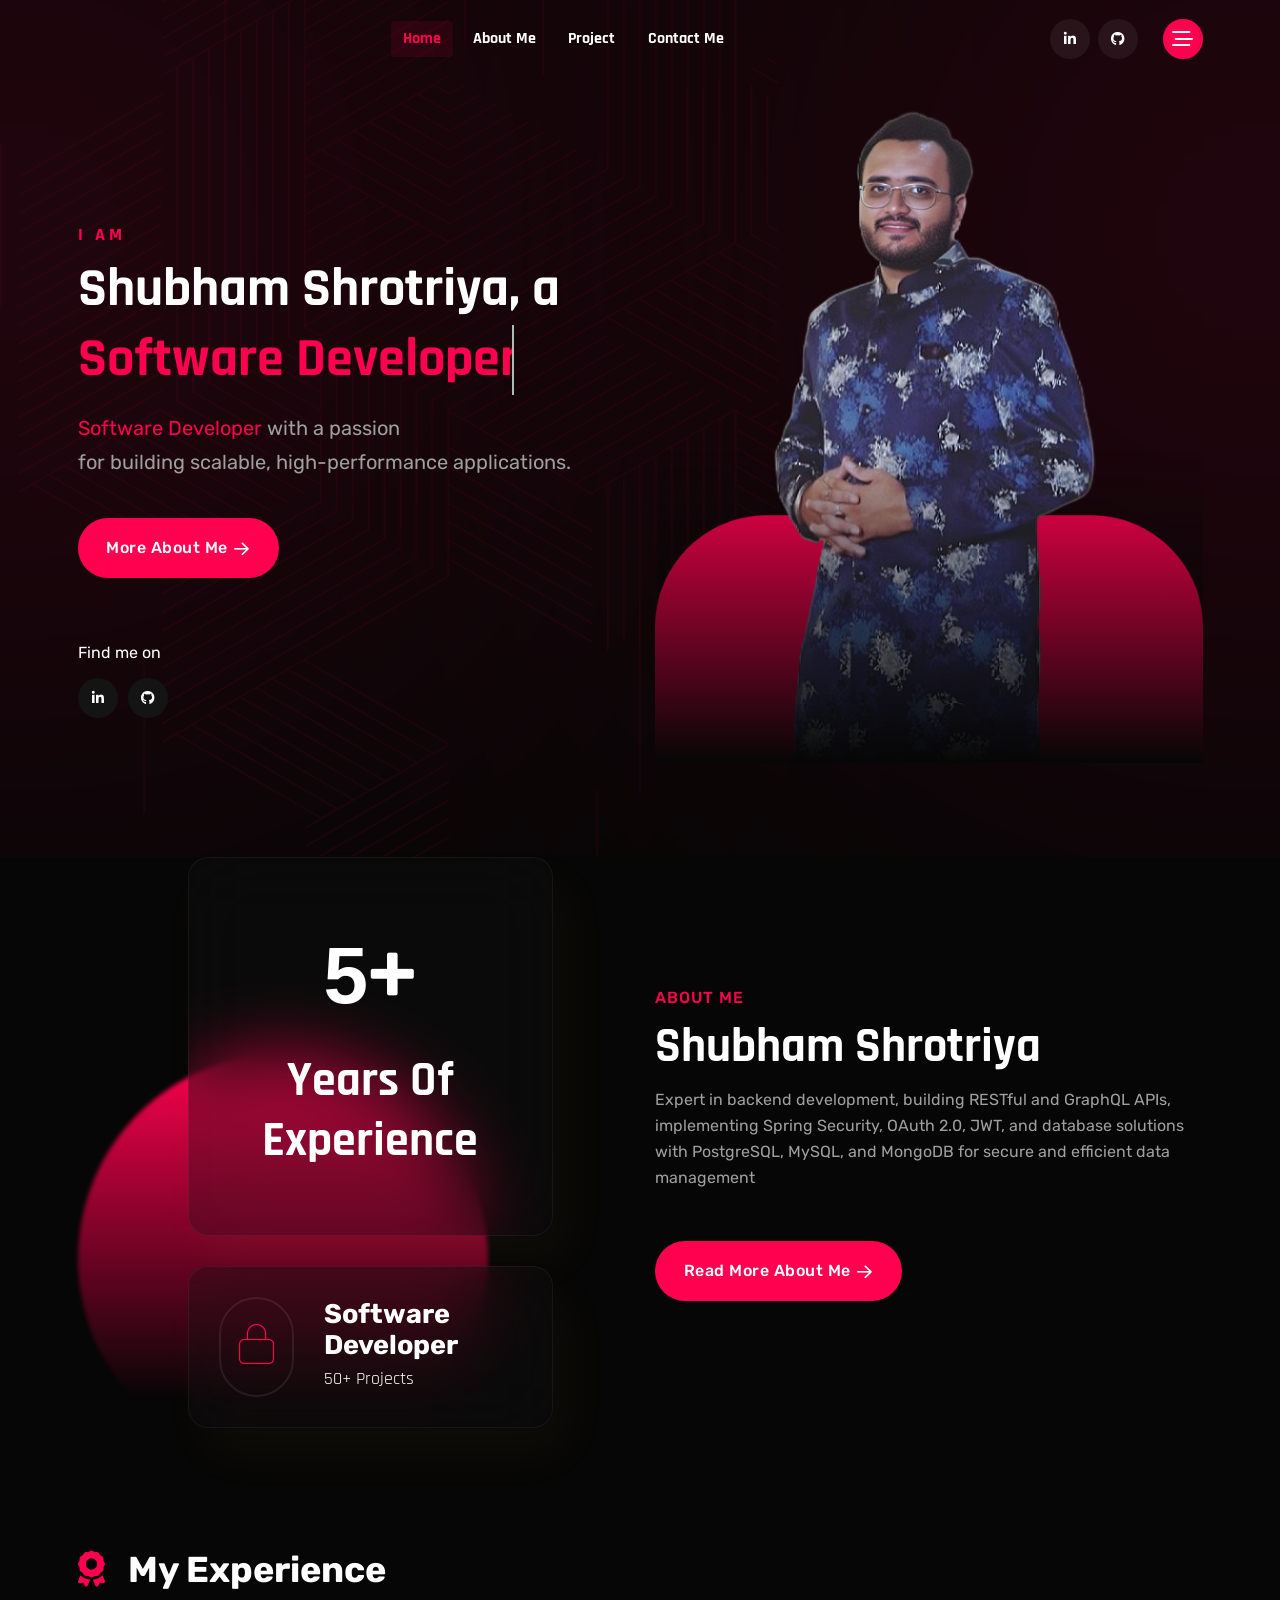
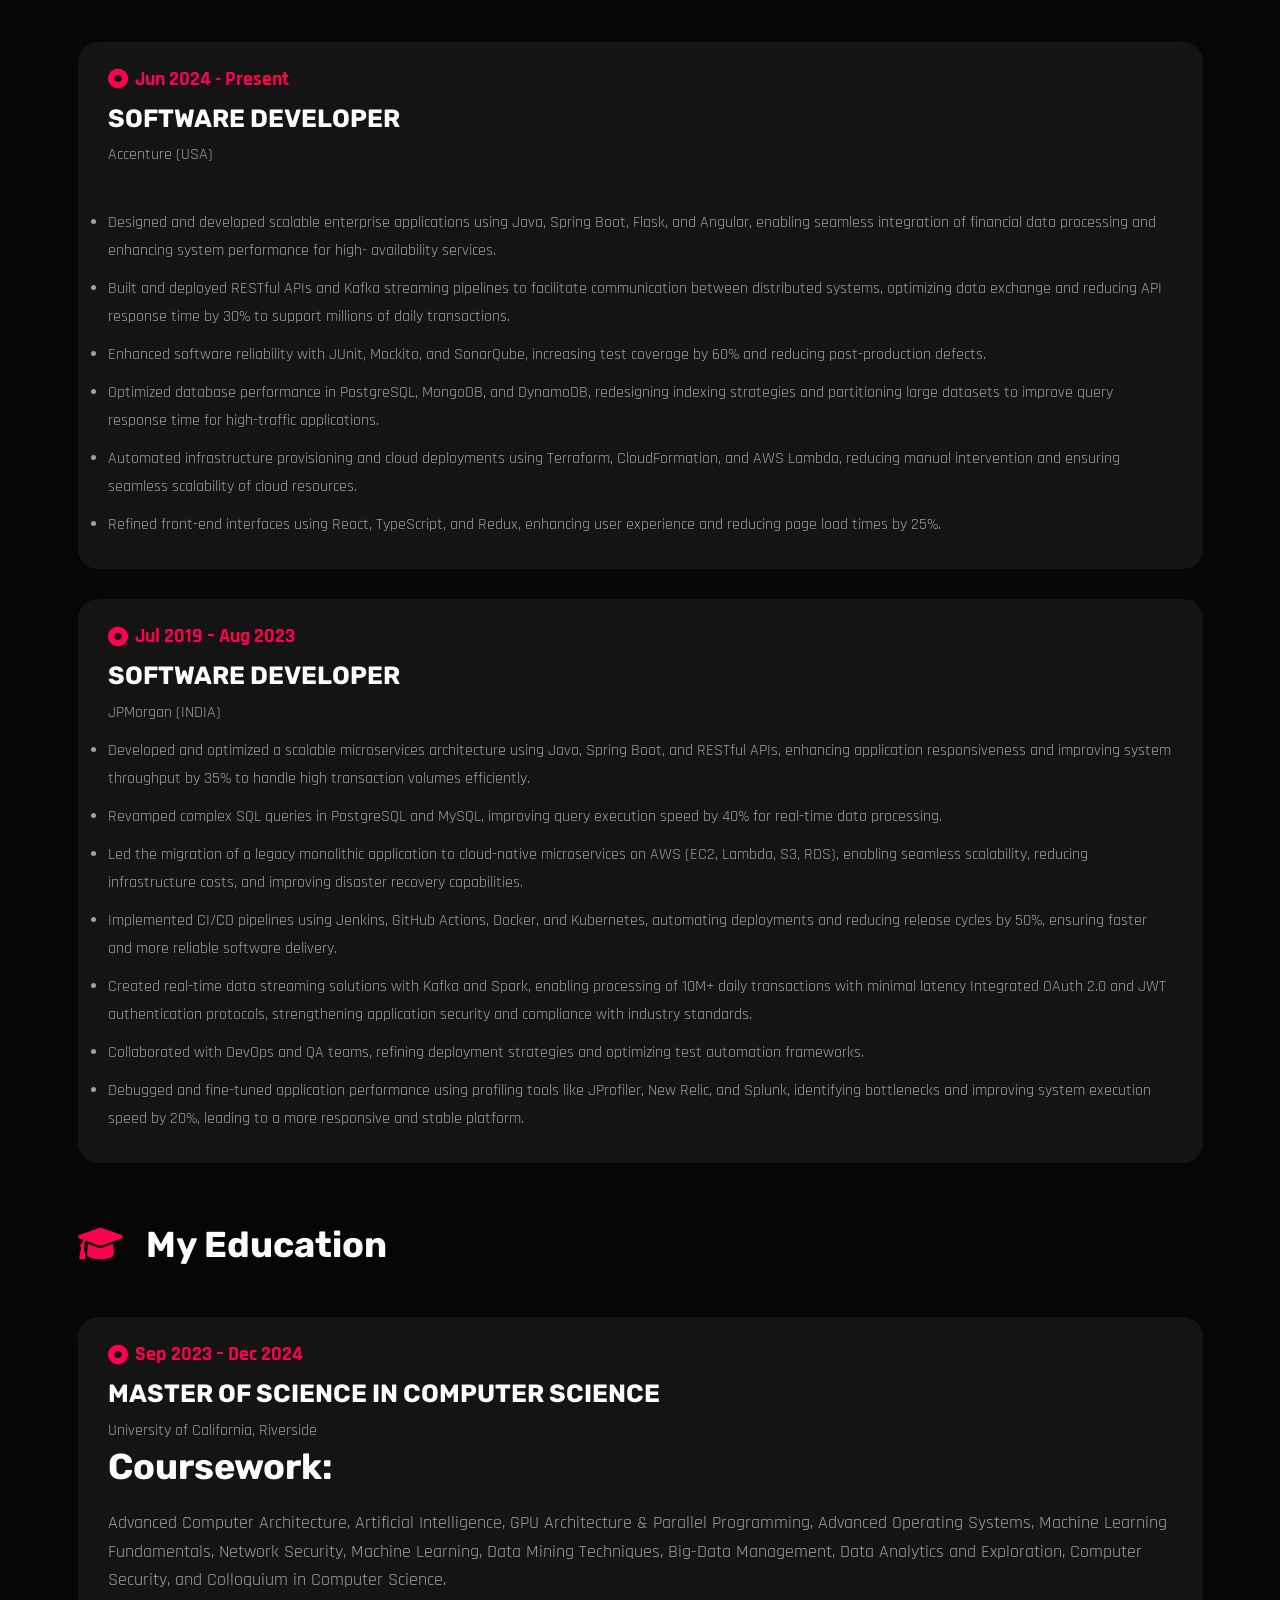
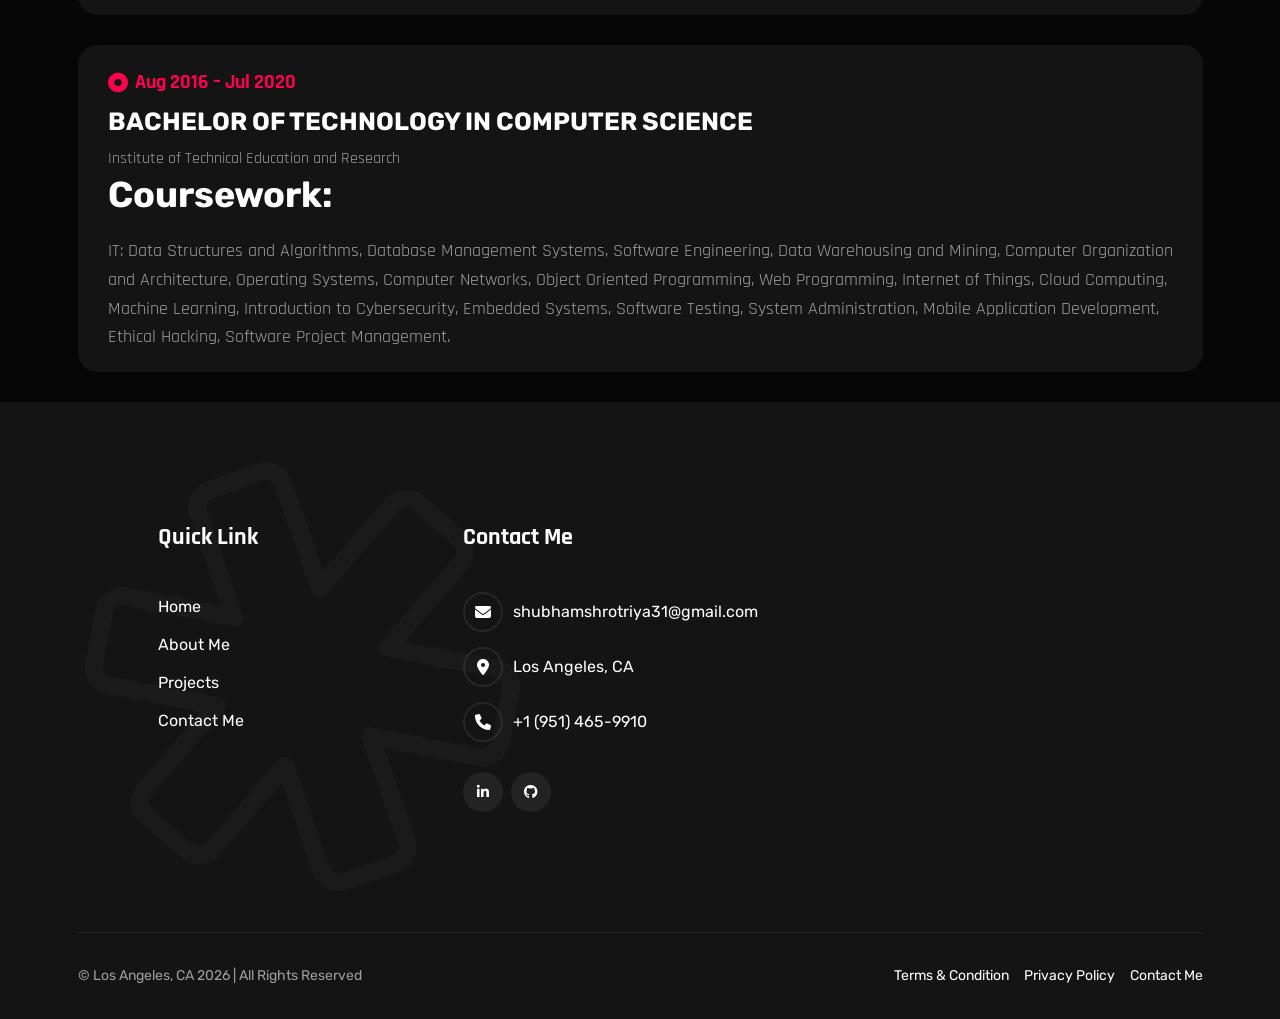
==== index.html @ bcfb99e4 "Update index.html" ====
<!DOCTYPE html>
<html lang="en">

<head>
    <meta charset="UTF-8">
    <meta http-equiv="X-UA-Compatible" content="IE=edge">
    <meta name="viewport" content="width=device-width, initial-scale=1.0">
    <meta name="description"
        content="Reeni is a modern personal portfolio template for designers, developers, content writer, cleaner, programmer, fashion designer, model, Influencer and freelancers. Fully responsive, SEO-friendly, Bootstrap and easy to customize.">
    <link rel="shortcut icon" type="image/x-icon" href="assets/images/favicon.svg">
    <title> Shubham Shrotriya | Software Developer - Portfolio </title>
    <!-- Bootstrap min css -->
    <link rel="stylesheet" href="assets/css/vendor/fontawesome.css">
    <link rel="stylesheet" href="assets/css/plugins/swiper.css">
    <link rel="stylesheet" href="assets/css/plugins/odometer.css">
    <link rel="stylesheet" href="assets/css/vendor/animate.min.css">
    <link rel="stylesheet" href="assets/css/vendor/bootstrap.min.css">
    <!-- custom css -->
    <link rel="stylesheet" href="assets/css/style.css">
    <link rel="stylesheet" href="assets/css/style1.css">
</head>

<body>

    <!-- tpm-header-area start -->
    <header class="tmp-header-area-start header-one header--sticky header--transparent">
        <div class="container">
            <div class="row">
                <div class="col-lg-12">
                    <div class="header-content">
                        <div class="logo">
                            <a href="index.html">
                                <!-- <img class="logo-dark" src="assets/images/logo/white-logo-reeni.png" alt="Reeni - Personal Portfolio HTML Template for developers and freelancers">
                                <img class="logo-white" src="assets/images/logo/logo-white.png" alt="Reeni - Personal Portfolio HTML Template for developers and freelancers"> -->
                            </a>
                        </div>
                        <nav class="tmp-mainmenu-nav d-none d-xl-block">
                            <ul class="tmp-mainmenu">
                                <li>
                                    <a href="index.html">Home
                                    </a>
                                    <!-- <ul class="submenu">
            <li><a href="index.html">Home 01</a></li>
            <li><a href="index.html">Home 02</a></li>
            <li><a href="index-03.html">Home 03</a></li>
            <li><a href="index-04.html">Home 04</a></li>
            <li><a href="index-05.html">Home 05</a></li>
            <li><a href="index-06.html">Home 06</a></li>
            <li><a href="index-07.html">Home 07</a></li>
            <li><a href="index-08.html">Home 08</a></li>
            <li><a href="index-09.html">Home 09</a></li>
            <li><a href="index-10.html">Home 10</a></li>
            <li><a href="index-11.html">Home 11</a></li>
            <li><a href="index-12.html">Home 12</a></li>
            <li><a href="index-13.html">Home 13</a></li>
        </ul> -->
                                </li>
                                <li>
                                    <a href="about.html">About Me</a>
                                </li>



                                <!-- <li class="has-dropdown">
                                    <a href="#">Services
                                        <i class="fa-regular fa-chevron-down"></i>
                                    </a>
                                    <ul class="submenu">
                                        <li><a href="service.html">Service</a></li>
                                        <li><a href="service-details.html">Service Details</a></li>
                                    </ul>
                                </li> -->




                                <!-- <li class="has-dropdown">
                                    <a href="#">Blog
                                        <i class="fa-regular fa-chevron-down"></i>
                                    </a>
                                    <ul class="submenu">
                                        <li><a href="blog.html">Blog Classic</a></li>
                                        <li><a href="blog-details.html">Blog Details</a></li>
                                    </ul>
                                </li> -->




                                <li class="has-dropdown">
                                    <a href="project.html">Project
                                    </a>



                                    <!-- <ul class="submenu">
                                        <li><a href="project.html">Project</a></li>
                                        <li><a href="project-details.html">Project Details</a></li>
                                    </ul> -->







                                </li>
                                <li>
                                    <a href="contact.html">Contact Me</a>
                                </li>
                            </ul>

                        </nav>
                        <div class="tmp-header-right">
                            <div class="social-share-wrapper d-none d-md-block">
                                <div class="social-link">
                                    <a href="https://www.linkedin.com/in/shubhamshrotriya/"><i class="fa-brands fa-linkedin-in"></i></a>
                                    <a href="https://github.com/shubhamshrotriya16427"><i class="fa-brands fa-github"></i></i></a>
                                </div>
                            </div>
                            <div class="actions-area">
                                <div class="tmp-side-collups-area d-none d-xl-block">
                                    <button class="tmp-menu-bars tmp_button_active"><i
                                            class="fa-regular fa-bars-staggered"></i></button>
                                </div>
                                <div class="tmp-side-collups-area d-block d-xl-none">
                                    <button class="tmp-menu-bars humberger_menu_active"><i
                                            class="fa-regular fa-bars-staggered"></i></button>
                                </div>
                            </div>
                        </div>
                    </div>
                </div>
            </div>
        </div>
    </header>
    <!-- tpm-header-area end -->

    <div class="d-none d-xl-block">
        <div class="tmp-sidebar-area tmp_side_bar">
            <div class="inner">

                <div class="content-wrapper">
                    <div class="image-area-feature">
                        <a href="index.html">
                            <img src="assets/images/logo/man.png" alt="personal-logo">
                        </a>
                    </div>
                    <h5 class="title mt--30">Software Developer with around 5 years of experience in designing,
                        developing, and optimizing scalable applications.</h5>
                    <p class="disc">I am Shubham Shrotriya, a Software Developer & Full-Stack Developer with a passion
                        for
                        building scalable, high-performance applications. With a Master’s in Computer Science from
                        UC Riverside, I specialize in backend development, cloud computing, and AI-driven
                        solutions.
                    </p>
                    <div class="short-contact-area">
                        <!-- single contact information -->
                        <div class="single-contact">
                            <i class="fa-solid fa-phone"></i>
                            <div class="information tmp-link-animation">
                                <span>Call Now</span>
                                <a href="#" class="number">+1 (951) 465-9910 </a>
                            </div>
                        </div>
                        <!-- single contact information end -->

                        <!-- single contact information -->
                        <div class="single-contact">
                            <i class="fa-solid fa-envelope"></i>
                            <div class="information tmp-link-animation">
                                <span>Mail Us</span>
                                <a href="#" class="number">shubhamshrotriya31@gmail.com</a>
                            </div>
                        </div>
                        <!-- single contact information end -->

                        <!-- single contact information -->
                        <div class="single-contact">
                            <i class="fa-solid fa-location-crosshairs"></i>
                            <div class="information tmp-link-animation">
                                <span>My Address</span>
                                <span class="number">Los Angeles, CA

                                </span>
                            </div>
                        </div>
                        <!-- single contact information end -->
                    </div>
                    <!-- social area start -->
                    <div class="social-wrapper mt--20">
                        <span class="subtitle">Find me on</span>
                        <div class="social-link">

                            <a href="https://www.linkedin.com/in/shubhamshrotriya/"><i class="fa-brands fa-linkedin-in"></i></a>
                            <a href="https://github.com/shubhamshrotriya16427"><i class="fa-brands fa-github"></i></a>
                        </div>
                    </div>
                    <!-- social area end -->
                </div>
            </div>
        </div>
        <a class="overlay_close_side_menu close_side_menu_active" href="javascript:void(0);"></a>
    </div>

    <div class="d-block d-xl-none">
        <div class="tmp-popup-mobile-menu">
            <div class="inner">
                <div class="header-top">
                    <div class="close-menu">
                        <button class="close-button tmp-round-action-btn">
                            <i class="fa-sharp fa-light fa-xmark"></i>
                        </button>
                    </div>
                </div>
                <ul class="tmp-mainmenu">
                    <li>
                        <a href="index.html">Home
                        </a>
                    </li>
                    <li>
                        <a href="about.html">About Me</a>
                    </li>

                    <li>
                        <a href="project.html">Project</a>
                    </li>
                    <li>
                        <a href="contact.html">Contact Me</a>
                    </li>
                </ul>


                <div class="social-wrapper mt--40">
                    <span class="subtitle">Find me on</span>
                    <div class="social-link">

                        <a href="https://www.linkedin.com/in/shubhamshrotriya/"><i class="fa-brands fa-linkedin-in"></i></a>

                        <a href="https://github.com/shubhamshrotriya16427"><i class="fa-brands fa-github"></i></a>
                    </div>
                </div>
                <!-- social area end -->



            </div>
        </div>
    </div>


    <!-- tmp banner area start -->
    <div class="rpp-banner-two-area">
        <div class="container">
            <div class="banner-two-main-wrapper">
                <div class="row align-items-center">
                    <div class="col-lg-6 order-lg-2">
                        <div class="banner-right-content">
                            <div class="main-img">
                                <img class="tmp-scroll-trigger tmp-zoom-in animation-order-1" src="assets/images/banner/banner-user-image-two.png" alt="banner-img">
                               
                                <div class="benner-two-bg-red-img">
                                    <img src="assets/images/banner/banner-user-image-two-red-bg.png" alt="red-img">
                                </div>
                               
                            </div>
                        </div>
                    </div>
                    <div class="col-lg-6 order-lg-1 mt--100">
                        <div class="inner">
                            <span class="sub-title tmp-scroll-trigger tmp-fade-in animation-order-1">I am</span>
                            <h1 class="title tmp-scroll-trigger tmp-fade-in animation-order-2">
                                Shubham Shrotriya, a<br>
                                <span class="header-caption">
                                    <span class="cd-headline clip is-full-width">
                                        <span class="cd-words-wrapper">
                                            <b class="is-visible theme-gradient">Software Developer</b>
                                            <!-- <b class="is-hidden theme-gradient">Web Developer</b> -->
                                            <!-- <b class="is-hidden theme-gradient">UI/UX Designer</b> -->
                                            <!-- <b class="is-hidden theme-gradient">Stylish Model</b>
                                            <b class="is-hidden theme-gradient">Content Writer</b> -->
                                        </span>
                                    </span>
                                </span>
                            </h1>
                            <p class="disc tmp-scroll-trigger tmp-title-split tmp-fade-in animation-order-3">
                                <span>Software Developer </span>with a passion <br>for
                                building scalable, high-performance applications.
                                <!-- <span>web
                                    developer </span> -->
                            </p>
                            <div class="button-area-banner-two tmp-scroll-trigger tmp-fade-in animation-order-4">

                                <a class="tmp-btn hover-icon-reverse radius-round" href="about.html">
                                    <span class="icon-reverse-wrapper">
                                        <span class="btn-text">More About Me</span>
                                        <span class="btn-icon"><i class="fa-sharp fa-regular fa-arrow-right"></i></span>
                                        <span class="btn-icon"><i class="fa-sharp fa-regular fa-arrow-right"></i></span>
                                    </span>
                                </a>
                            </div>
                            <div class="find-me-on tmp-scroll-trigger tmp-fade-in animation-order-5">
                                <h2 class="find-me-on-title">Find me on</h2>
                                <div class="social-link banner">

                                    <a href="https://www.linkedin.com/in/shubhamshrotriya/"><i class="fa-brands fa-linkedin-in"></i></a>
                                    <a href="https://github.com/shubhamshrotriya16427"><i class="fa-brands fa-github"></i></a>

                                </div>
                            </div>
                        </div>
                    </div>

                </div>
            </div>
        </div>
        <div class="banner-shape-two">
            <img src="assets/images/banner/banner-shape-two.png" alt="">
        </div>
    </div>
    <!-- tmp banner area end -->



    
















    <!-- tmp text para start -->








    <!-- <div class="about-content-area">
        <div class="container tmp-section-gap">
            <div class="text-para-doc-wrap">
                <h2 class="text-para-documents tmp-scroll-trigger tmp-fade-in tmp-title-split-2 animation-order-1">A personal
                    <span>portfolio</span> is a collection of your work, that is aa
                    go achievements, and skills that highlights <span>web design</span> in your is abilities and
                    professional growth. It serves as A personal to a portfolio in <span>since 2009</span> a collection
                    of
                    your work
                </h2>
                <div class="right-bg-text-para">
                    <img src="assets/images/banner/right-bg-text-para-doc.png" alt="">
                </div>
                <div class="left-bg-text-para">
                    <img src="assets/images/banner/left-bg-text-para-doc.png" alt="">
                </div>
            </div>
        </div>
    </div> -->


















    <!-- tmp text para end -->

    <!-- tmp About Me Start -->
    <section class="about-us-area">
        <div class="container">
            <div class="row align-items-center">
                <div class="col-lg-6">
                    <div class="about-us-left-content-wrap bg-vactor-one">
                        <div class="years-of-experience-card tmp-scroll-trigger tmp-fade-in animation-order-1">
                            <h2 class="counter card-title"><span class="odometer" data-count="5">0</span>+
                            </h2>
                            <p class="card-para">years of experience</p>
                        </div>
                        <div class="design-card tmp-scroll-trigger tmp-fade-in animation-order-2">
                            <div class="design-card-img">
                                <div class="icon"><i class="fa-sharp fa-thin fa-lock"></i></div>
                            </div>
                            <div class="card-info">
                                <h3 class="card-title">Software Developer</h3>
                                <p class="card-para">50+ Projects</p>
                            </div>
                        </div>
                    </div>
                </div>
                <div class="col-lg-6">
                    <div class="about-us-right-content-wrap">
                        <div class="section-head text-align-left mb--50">
                            <div class="section-sub-title tmp-scroll-trigger tmp-fade-in animation-order-1">
                                <span class="subtitle">About Me</span>
                            </div>
                            <h2 class="title split-collab tmp-scroll-trigger tmp-fade-in animation-order-2">Shubham Shrotriya <br> </h2>
                            <p class="description tmp-scroll-trigger tmp-fade-in animation-order-3">Expert in backend
                                development, building RESTful and GraphQL APIs, implementing Spring Security, OAuth 2.0,
                                JWT, and
                                database solutions with PostgreSQL, MySQL, and MongoDB for secure and efficient data
                                management</p>
                        </div>



                        <!-- <div class="about-us-section-card row g-5">

                            <div class="col-lg-6 col-md-6 col-sm-6 col-12">
                                <div class="about-us-card tmponhover tmp-scroll-trigger tmp-fade-in animation-order-4">
                                    <div class="card-head">
                                        <div class="logo-img">
                                            <img src="assets/images/about/logo-1.svg" alt="logo">
                                        </div>
                                        <h3 class="card-title">Business Solutions</h3>
                                    </div>
                                    <p class="card-para">Each one showcases my approach and dedication to detail,
                                        creativity
                                    </p>
                                </div>
                            </div>

                            <div class="col-lg-6 col-md-6 col-sm-6 col-12">
                                <div class="about-us-card tmponhover tmp-scroll-trigger tmp-fade-in animation-order-5">
                                    <div class="card-head">
                                        <div class="logo-img">
                                            <img src="assets/images/about/logo-2.svg" alt="logo">
                                        </div>
                                        <h3 class="card-title">Profit Partners</h3>
                                    </div>
                                    <p class="card-para">Business consulting consul us to a provide expert advice
                                        businesses
                                    </p>
                                </div>
                            </div>

                        </div> -->


                        <div class="about-btn mt--40 tmp-scroll-trigger tmp-fade-in animation-order-6">
                            <a class="tmp-btn hover-icon-reverse radius-round" href="about.html">
                                <span class="icon-reverse-wrapper">
                                    <span class="btn-text">Read More About Me</span>
                                    <span class="btn-icon"><i class="fa-sharp fa-regular fa-arrow-right"></i></span>
                                    <span class="btn-icon"><i class="fa-sharp fa-regular fa-arrow-right"></i></span>
                                </span>
                            </a>
                        </div>
                    </div>
                </div>
            </div>
        </div>
    </section>
    <!-- tmp About Me end -->


    <section class="resume-section tmp-section-gapTop" id="resume-section">
        <div class="container">
            <div class="row">
                <div>
                    <div class="section-header mb--50 tmp-scroll-trigger tmp-fade-in animation-order-1">
                        <h2 class="section-title"><i class="fa-regular fa-award"></i> My Experience</h2>
                    </div>

                    <div class="resume-widget">
                        <div class="resume-single tmp-scroll-trigger tmp-fade-in animation-order-1">
                            <div class="time"><i class="fa-duotone fa-solid fa-circle-dot fa-fade mr--15"></i> Jun 2024
                                -
                                Present</div>
                            <h3 class="resume-title">Software Developer </h3>
                            <div class="institute">Accenture (USA)</div>
                            <p>
                            <ul class="data-list">
                                <li>Designed and developed scalable enterprise applications using Java,
                                    Spring Boot, Flask, and Angular, enabling seamless integration of financial
                                    data processing and enhancing system performance for high-
                                    availability services.</li>

                                <li>Built and deployed RESTful APIs and Kafka streaming pipelines to facilitate communication between
                                    distributed systems, optimizing data exchange and reducing API
                                    response time by 30% to support millions of daily transactions.</li>

                                <li>Enhanced software reliability with JUnit, Mockito, and SonarQube,
                                    increasing test coverage by 60% and reducing post-production
                                    defects. </li>

                                <li>Optimized database performance in PostgreSQL, MongoDB, and
                                    DynamoDB, redesigning indexing strategies and partitioning large
                                    datasets to improve query response time for high-traffic applications.</li>

                                <li>Automated infrastructure provisioning and cloud deployments using
                                    Terraform, CloudFormation, and AWS Lambda, reducing manual
                                    intervention and ensuring seamless scalability of cloud resources.</li>

                                <li>Refined front-end interfaces using React, TypeScript, and Redux,
                                    enhancing user experience and reducing page load times by 25%. </li>
                            </ul>
                            </p>
                        </div>
                        <div class="resume-single tmp-scroll-trigger tmp-fade-in animation-order-2">
                            <div class="time"><i class="fa-duotone fa-solid fa-circle-dot fa-fade mr--15"></i> Jul 2019
                                – Aug 2023</div>
                            <h3 class="resume-title">Software Developer</h3>
                            <div class="institute">JPMorgan (INDIA)</div>
                            <ul class="data-list">
                                <li>Developed and optimized a scalable microservices architecture using
                                    Java, Spring Boot, and RESTful APIs, enhancing application
                                    responsiveness and improving system throughput by 35% to handle
                                    high transaction volumes efficiently.</li>

                                <li>Revamped complex SQL queries in PostgreSQL and MySQL, improving
                                    query execution speed by 40% for real-time data processing. </li>

                                <li>Led the migration of a legacy monolithic application to cloud-native
                                    microservices on AWS (EC2, Lambda, S3, RDS), enabling seamless
                                    scalability, reducing infrastructure costs, and improving disaster
                                    recovery capabilities.</li>

                                <li>Implemented CI/CD pipelines using Jenkins, GitHub Actions, Docker,
                                    and Kubernetes, automating deployments and reducing release cycles
                                    by 50%, ensuring faster and more reliable software delivery.</li>

                                <li> Created real-time data streaming solutions with Kafka and Spark,
                                    enabling processing of 10M+ daily transactions with minimal latency
                                    Integrated OAuth 2.0 and JWT authentication protocols, strengthening
                                    application security and compliance with industry standards. </li>

                                <li>Collaborated with DevOps and QA teams, refining deployment
                                    strategies and optimizing test automation frameworks. </li>

                                <li>Debugged and fine-tuned application performance using profiling tools
                                    like JProfiler, New Relic, and Splunk, identifying bottlenecks and
                                    improving system execution speed by 20%, leading to a more
                                    responsive and stable platform.</li>
                            </ul>
                        </div>


                        <!-- <div class="resume-single tmp-scroll-trigger tmp-fade-in animation-order-3">
                            <div class="time"><i class="fa-duotone fa-solid fa-circle-dot fa-fade mr--15"></i> 2020 -
                                2022</div>
                            <h3 class="resume-title">UI Designer</h3>
                            <div class="institute">Tech Design Company</div>
                        </div>
                        <div class="resume-single mb--0 tmp-scroll-trigger tmp-fade-in animation-order-4">
                            <div class="time"><i class="fa-duotone fa-solid fa-circle-dot fa-fade mr--15"></i> 2016 -
                                2019</div>
                            <h3 class="resume-title">Intern UI/UX Designer</h3>
                            <div class="institute">USA Web Company</div>
                        </div> -->



                    </div>
                </div>

                <div>
                    <div class="section-header mb--50 tmp-scroll-trigger tmp-fade-in animation-order-1">
                        <h2 class="section-title"> <i class="fa-regular fa-graduation-cap"></i> My Education</h2>
                    </div>

                    <div class="resume-widget">
                        <div class="resume-single tmp-scroll-trigger tmp-fade-in animation-order-1">
                            <div class="time"><i class="fa-duotone fa-solid fa-circle-dot fa-fade mr--15"></i> Sep 2023
                                – Dec 2024</div>
                            <h3 class="resume-title">Master of Science in Computer Science</h3>
                            <div class="institute">University of California, Riverside</div>
                            <h2>Coursework:</h2>
                            <p> Advanced Computer Architecture, Artificial Intelligence, GPU
                                Architecture & Parallel Programming, Advanced Operating
                                Systems, Machine Learning Fundamentals, Network Security,
                                Machine Learning, Data Mining Techniques, Big-Data
                                Management, Data

                                Analytics and Exploration, Computer Security, and Colloquium in
                                Computer Science.</p>
                        </div>
                        <div class="resume-single tmp-scroll-trigger tmp-fade-in animation-order-2">
                            <div class="time"><i class="fa-duotone fa-solid fa-circle-dot fa-fade mr--15"></i> Aug 2016
                                – Jul 2020</div>
                            <h3 class="resume-title">Bachelor of Technology in Computer Science</h3>
                            <div class="institute">Institute of Technical Education and Research</div>
                            <h2>Coursework:</h2>
                            <p> IT: Data Structures and Algorithms, Database Management Systems, Software

                                Engineering, Data Warehousing and Mining, Computer Organization and

                                Architecture, Operating Systems, Computer Networks, Object Oriented

                                Programming, Web Programming, Internet of Things, Cloud Computing,

                                Machine Learning, Introduction to Cybersecurity, Embedded Systems, Software

                                Testing, System Administration, Mobile Application Development, Ethical

                                Hacking, Software Project Management.

                            </p>
                        </div>
                        <!-- <div class="resume-single tmp-scroll-trigger tmp-fade-in animation-order-3">
                            <div class="time"><i class="fa-duotone fa-solid fa-circle-dot fa-fade mr--15"></i> 2012 -
                                2015</div>
                            <h3 class="resume-title">Web design course</h3>
                            <div class="institute">University of California</div>
                        </div>
                        <div class="resume-single mb--0 tmp-scroll-trigger tmp-fade-in animation-order-4">
                            <div class="time"><i class="fa-duotone fa-solid fa-circle-dot fa-fade mr--15"></i> 2010 -
                                2011</div>
                            <h3 class="resume-title">Design &amp; Technology</h3>
                            <div class="institute">Parsons, The New School</div>
                        </div> -->
                    </div>
                </div>
            </div>
        </div>
    </section>

    <!-- tmp skill area start -->

    <!-- Start Single Progress Charts -->






 

    <!-- <div class="skillandprofiencies">
        <h1>TECHNICAL SKILLS</h1>
        <ul>

            <li> <span class="text-deco">Programming Languages & Frameworks:</span> C++, Java, Python, JavaScript,
                React, Node.Js, Spring Boot,
                Express.Js, Angular.Js, Django</li>
            <li> <span class="text-deco">Database Management:</span> SQL, MongoDB, PostgreSQL, MySQL <br></li>
            <li> <span class="text-deco">Cloud Platforms & DevOps:</span> AWS, Azure, Docker, Kubernetes<br></li>
            <li> <span class="text-deco"> Frontend & UI/UX Development:</span> HTML5, CSS3, Bootstrap,Tailwind<br></li>
            <li> <span class="text-deco"> Development & Integration:</span> RESTful APIs, GraphQL<br></li>
            <li> <span class="text-deco">Version Control Systems:</span> Git, GitHub, GitLab<br></li>
            <li> <span class="text-deco">Software Testing & Debugging:</span> JUnit, Jest, Mocha<br></li>
            <li> <span class="text-deco">Agile & Project Management:</span> JIRA, Trello, Scrum, Kanban Performance
                Optimization: Algorithm efficiency,
                Data structures</li>

        </ul>
    </div> -->



    <!-- End Single Progress Charts -->


   <!-- Start Footer Area  -->
   <footer class="footer-area footer-style-one-wrapper  tmp-section-gap">
    <div class="container">
        <div class="footer-main footer-style-one">
            <div class="row g-5">
           
                <div class="col-lg-4 col-md-6">
                    <div class="single-footer-wrapper quick-link-wrap">
                        <h5 class="ft-title">Quick Link</h5>
                        <ul class="ft-link tmp-link-animation">
                            <li>
                                <a href="index.html">Home</a>
                            </li>
                            <li>
                                <a href="about.html">About Me</a>
                            </li>
                            <li>
                                <a href="project.html">Projects</a>
                            </li>
                            <li>
                                <a href="contact.html">Contact Me</a>
                            </li>
                        </ul>
                    </div>
                </div>
                <div class="col-lg-3 col-md-6">
                    <div class="single-footer-wrapper contact-wrap">
                        <h5 class="ft-title">Contact Me </h5>
                        <ul class="ft-link tmp-link-animation">
                            <li><span class="ft-icon"><i class="fa-solid fa-envelope"></i></span><a href="#">shubhamshrotriya31@gmail.com</a></li>
                            <li><span class="ft-icon"><i class="fa-solid fa-location-dot"></i></span>Los Angeles, CA</li>
                            <li><span class="ft-icon"><i class="fa-solid fa-phone"></i></span><a href="#">+1 (951) 465-9910 </a></li>
                        </ul>
                        <div class="social-link footer">
                           
                            <a href="https://www.linkedin.com/in/shubhamshrotriya/"><i class="fa-brands fa-linkedin-in"></i></a>
                            <a href="https://github.com/shubhamshrotriya16427"><i class="fa-brands fa-github"></i></a>
                        </div>
                    </div>
                </div>
            </div>
        </div>
    </div>
    <div class="footer-bg-img">
        <img src="assets/images/footer/footer-bg-img.png" alt="footer-img">
    </div>
</footer>
<div class="copyright-area-one">
    <div class="container">
        <div class="row">
            <div class="col-lg-12">
                <div class="main-wrapper">
                    <p class="copy-right-para">© Los Angeles, CA <script>
                            document.write(new Date().getFullYear())
                        </script> | All Rights Reserved</p>
                    <ul>
                        <li><a href="#">Terms & Condition</a></li>
                        <li><a href="#">Privacy Policy</a></li>
                        <li><a href="#">Contact Me</a></li>
                    </ul>
                </div>
            </div>
        </div>
    </div>
</div>
<!-- End Footer Area  -->
    <!-- End Footer Area  -->


    <!-- ready chatting option via email -->

    <!-- ready chatting option via email end -->
    <!-- progress area start -->
    <div class="scrollToTop" style="display: block;">
        <div class="arrowUp">
            <i class="fa-light fa-arrow-up"></i>
        </div>
        <div class="water" style="transform: translate(0px, 87%);">
            <svg viewBox="0 0 560 20" class="water_wave water_wave_back">
                <use xlink:href="#wave"></use>
            </svg>
            <svg viewBox="0 0 560 20" class="water_wave water_wave_front">
                <use xlink:href="#wave"></use>
            </svg>
            <svg version="1.1" xmlns="http://www.w3.org/2000/svg" xmlns:xlink="http://www.w3.org/1999/xlink"
                viewBox="0 0 560 20" style="display: none;">
                <symbol id="wave">
                    <path
                        d="M420,20c21.5-0.4,38.8-2.5,51.1-4.5c13.4-2.2,26.5-5.2,27.3-5.4C514,6.5,518,4.7,528.5,2.7c7.1-1.3,17.9-2.8,31.5-2.7c0,0,0,0,0,0v20H420z"
                        fill="#FF014F"></path>
                    <path
                        d="M420,20c-21.5-0.4-38.8-2.5-51.1-4.5c-13.4-2.2-26.5-5.2-27.3-5.4C326,6.5,322,4.7,311.5,2.7C304.3,1.4,293.6-0.1,280,0c0,0,0,0,0,0v20H420z"
                        fill="#FF014F"></path>
                    <path
                        d="M140,20c21.5-0.4,38.8-2.5,51.1-4.5c13.4-2.2,26.5-5.2,27.3-5.4C234,6.5,238,4.7,248.5,2.7c7.1-1.3,17.9-2.8,31.5-2.7c0,0,0,0,0,0v20H140z"
                        fill="#FF014F"></path>
                    <path
                        d="M140,20c-21.5-0.4-38.8-2.5-51.1-4.5c-13.4-2.2-26.5-5.2-27.3-5.4C46,6.5,42,4.7,31.5,2.7C24.3,1.4,13.6-0.1,0,0c0,0,0,0,0,0l0,20H140z"
                        fill="#FF014F"></path>
                </symbol>
            </svg>

        </div>
    </div>
    <!-- progress area end -->
    <!-- <div class="tmp-right-demo">
    <button class="demo-button">
        <p class="mb--0">48</p>
        <span class="text">Demos</span>
    </button>
</div> -->




    <div class="demo-modal-area">
        <div class="wrapper">
            <div class="tmp-modal-inner">
                <div class="close-icon">
                    <button class="demo-close-btn"><span><i class="fa-sharp fa-light fa-xmark"></i></span></button>
                </div>
                <div class="demo-top text-center">
                    <h4 class="title">Reeni</h4>
                    <p class="subtitle">A personal portfolio website is your digital resume—a place to showcase your
                        work,
                        skills, and achievements.</p>
                </div>
                <ul class="popuptab-area nav nav-tabs" id="popuptab" role="tablist">
                    <li class="nav-item">
                        <a class="nav-link active demo-dark" id="demodark-tab" data-bs-toggle="tab" href="#demodark"
                            role="tab" aria-controls="demodark" aria-selected="true">Dark Demo</a>
                    </li>
                    <li class="nav-item">
                        <a class="nav-link demo-light" id="demolight-tab" data-bs-toggle="tab" href="#demolight"
                            role="tab" aria-controls="demolight" aria-selected="false">Light Demo</a>
                    </li>
                </ul>
                <div class="tab-content" id="popuptabContent">
                    <div class="tab-pane show active" id="demodark" role="tabpanel" aria-labelledby="demodark-tab">
                        <div class="content">
                            <div class="row">

                                <!-- Start Single Content  -->
                                <div class="col-lg-4 col-md-6 col-12">
                                    <div class="single-demo">
                                        <div class="inner">
                                            <div class="thumbnail">
                                                <a href="index.html">
                                                    <img class="w-100" src="assets/images/demo/home-1.png"
                                                        alt="Personal Portfolio">
                                                    <span class="overlay-content">
                                                        <span class="overlay-text">View Demo <i
                                                                class="feather-external-link"></i></span>
                                                    </span>
                                                </a>
                                            </div>
                                            <div class="inner">
                                                <h3 class="title"><a href="index.html">Main Demo</a></h3>
                                            </div>
                                        </div>
                                    </div>
                                </div>
                                <!-- End Single Content  -->

                                <!-- Start Single Content  -->
                                <div class="col-lg-4 col-md-6 col-12">
                                    <div class="single-demo">
                                        <div class="inner">
                                            <div class="thumbnail">
                                                <a href="index.html">
                                                    <img class="w-100" src="assets/images/demo/home-2.png"
                                                        alt="Personal Portfolio">
                                                    <span class="overlay-content">
                                                        <span class="overlay-text">View Demo <i
                                                                class="feather-external-link"></i></span>
                                                    </span>
                                                </a>
                                            </div>
                                            <div class="inner">
                                                <h3 class="title"><a href="index.html">Demo 02</a></h3>
                                            </div>
                                        </div>
                                    </div>
                                </div>
                                <!-- End Single Content  -->

                                <!-- Start Single Content  -->
                                <div class="col-lg-4 col-md-6 col-12">
                                    <div class="single-demo">
                                        <div class="inner">
                                            <div class="thumbnail">
                                                <a href="index-03.html">
                                                    <img class="w-100" src="assets/images/demo/home-3.png"
                                                        alt="Personal Portfolio">
                                                    <span class="overlay-content">
                                                        <span class="overlay-text">View Demo <i
                                                                class="feather-external-link"></i></span>
                                                    </span>
                                                </a>
                                            </div>
                                            <div class="inner">
                                                <h3 class="title"><a href="index-03.html">Demo 03</a></h3>
                                            </div>
                                        </div>
                                    </div>
                                </div>
                                <!-- End Single Content  -->

                                <!-- Start Single Content  -->
                                <div class="col-lg-4 col-md-6 col-12">
                                    <div class="single-demo">
                                        <div class="inner">
                                            <div class="thumbnail">
                                                <a href="index-04.html">
                                                    <img class="w-100" src="assets/images/demo/home-4.png"
                                                        alt="Personal Portfolio">
                                                    <span class="overlay-content">
                                                        <span class="overlay-text">View Demo <i
                                                                class="feather-external-link"></i></span>
                                                    </span>
                                                </a>
                                            </div>
                                            <div class="inner">
                                                <h3 class="title"><a href="index-04.html">Demo 04</a></h3>
                                            </div>
                                        </div>
                                    </div>
                                </div>
                                <!-- End Single Content  -->

                                <!-- Start Single Content  -->
                                <div class="col-lg-4 col-md-6 col-12">
                                    <div class="single-demo">
                                        <div class="inner">
                                            <div class="thumbnail">
                                                <a href="index-05.html">
                                                    <img class="w-100" src="assets/images/demo/home-5.png"
                                                        alt="Personal Portfolio">
                                                    <span class="overlay-content">
                                                        <span class="overlay-text">View Demo <i
                                                                class="feather-external-link"></i></span>
                                                    </span>
                                                </a>
                                            </div>
                                            <div class="inner">
                                                <h3 class="title"><a href="index-05.html">Demo 05</a></h3>
                                            </div>
                                        </div>
                                    </div>
                                </div>
                                <!-- End Single Content  -->

                                <!-- Start Single Content  -->
                                <div class="col-lg-4 col-md-6 col-12">
                                    <div class="single-demo">
                                        <div class="inner">
                                            <div class="thumbnail">
                                                <a href="index-06.html">
                                                    <img class="w-100" src="assets/images/demo/home-6.png"
                                                        alt="Personal Portfolio">
                                                    <span class="overlay-content">
                                                        <span class="overlay-text">View Demo <i
                                                                class="feather-external-link"></i></span>
                                                    </span>
                                                </a>
                                            </div>
                                            <div class="inner">
                                                <h3 class="title"><a href="index-06.html">Demo 06</a></h3>
                                            </div>
                                        </div>
                                    </div>
                                </div>
                                <!-- End Single Content  -->

                                <!-- Start Single Content  -->
                                <div class="col-lg-4 col-md-6 col-12">
                                    <div class="single-demo">
                                        <div class="inner">
                                            <div class="thumbnail">
                                                <a href="index-07.html">
                                                    <img class="w-100" src="assets/images/demo/home-7.png"
                                                        alt="Personal Portfolio">
                                                    <span class="overlay-content">
                                                        <span class="overlay-text">View Demo <i
                                                                class="feather-external-link"></i></span>
                                                    </span>
                                                </a>
                                            </div>
                                            <div class="inner">
                                                <h3 class="title"><a href="index-07.html">Demo 07</a></h3>
                                            </div>
                                        </div>
                                    </div>
                                </div>
                                <!-- End Single Content  -->

                                <!-- Start Single Content  -->
                                <div class="col-lg-4 col-md-6 col-12">
                                    <div class="single-demo">
                                        <div class="inner">
                                            <div class="thumbnail">
                                                <a href="index-08.html">
                                                    <img class="w-100" src="assets/images/demo/home-8.png"
                                                        alt="Personal Portfolio">
                                                    <span class="overlay-content">
                                                        <span class="overlay-text">View Demo <i
                                                                class="feather-external-link"></i></span>
                                                    </span>
                                                </a>
                                            </div>
                                            <div class="inner">
                                                <h3 class="title"><a href="index-08.html">Demo 08</a></h3>
                                            </div>
                                        </div>
                                    </div>
                                </div>
                                <!-- End Single Content  -->

                                <!-- Start Single Content  -->
                                <div class="col-lg-4 col-md-6 col-12">
                                    <div class="single-demo">
                                        <div class="inner">
                                            <div class="thumbnail">
                                                <a href="index-09.html">
                                                    <img class="w-100" src="assets/images/demo/home-9.png"
                                                        alt="Personal Portfolio">
                                                    <span class="overlay-content">
                                                        <span class="overlay-text">View Demo <i
                                                                class="feather-external-link"></i></span>
                                                    </span>
                                                </a>
                                            </div>
                                            <div class="inner">
                                                <h3 class="title"><a href="index-09.html">Demo 09</a></h3>
                                            </div>
                                        </div>
                                    </div>
                                </div>
                                <!-- End Single Content  -->

                                <!-- Start Single Content  -->
                                <div class="col-lg-4 col-md-6 col-12">
                                    <div class="single-demo">
                                        <div class="inner">
                                            <div class="thumbnail">
                                                <a href="index-10.html">
                                                    <img class="w-100" src="assets/images/demo/home-10.png"
                                                        alt="Personal Portfolio">
                                                    <span class="overlay-content">
                                                        <span class="overlay-text">View Demo <i
                                                                class="feather-external-link"></i></span>
                                                    </span>
                                                </a>
                                            </div>
                                            <div class="inner">
                                                <h3 class="title"><a href="index-10.html">Demo 10</a></h3>
                                            </div>
                                        </div>
                                    </div>
                                </div>
                                <!-- End Single Content  -->

                                <!-- Start Single Content  -->
                                <div class="col-lg-4 col-md-6 col-12">
                                    <div class="single-demo">
                                        <div class="inner">
                                            <div class="thumbnail">
                                                <a href="index-11.html">
                                                    <img class="w-100" src="assets/images/demo/home-11.png"
                                                        alt="Personal Portfolio">
                                                    <span class="overlay-content">
                                                        <span class="overlay-text">View Demo <i
                                                                class="feather-external-link"></i></span>
                                                    </span>
                                                </a>
                                            </div>
                                            <div class="inner">
                                                <h3 class="title"><a href="index-11.html">Demo 11</a></h3>
                                            </div>
                                        </div>
                                    </div>
                                </div>
                                <!-- End Single Content  -->

                                <!-- Start Single Content  -->
                                <div class="col-lg-4 col-md-6 col-12">
                                    <div class="single-demo">
                                        <div class="inner">
                                            <div class="thumbnail">
                                                <a href="index-12.html">
                                                    <img class="w-100" src="assets/images/demo/home-12.png"
                                                        alt="Personal Portfolio">
                                                    <span class="overlay-content">
                                                        <span class="overlay-text">View Demo <i
                                                                class="feather-external-link"></i></span>
                                                    </span>
                                                </a>
                                            </div>
                                            <div class="inner">
                                                <h3 class="title"><a href="index-12.html">Demo 12</a></h3>
                                            </div>
                                        </div>
                                    </div>
                                </div>
                                <!-- End Single Content  -->

                                <!-- Start Single Content  -->
                                <div class="col-lg-4 col-md-6 col-12">
                                    <div class="single-demo">
                                        <div class="inner">
                                            <div class="thumbnail">
                                                <a href="index-13.html">
                                                    <img class="w-100" src="assets/images/demo/home-13.png"
                                                        alt="Personal Portfolio">
                                                    <span class="overlay-content">
                                                        <span class="overlay-text">View Demo <i
                                                                class="feather-external-link"></i></span>
                                                    </span>
                                                </a>
                                            </div>
                                            <div class="inner">
                                                <h3 class="title"><a href="index-13.html">Demo 13</a></h3>
                                            </div>
                                        </div>
                                    </div>
                                </div>
                                <!-- End Single Content  -->

                                <!-- Start Single Content  -->
                                <div class="col-lg-4 col-md-6 col-12">
                                    <div class="single-demo">
                                        <div class="inner">
                                            <div class="thumbnail">
                                                <a href="index-14.html">
                                                    <img class="w-100" src="assets/images/demo/home-14.png"
                                                        alt="Personal Portfolio">
                                                    <span class="overlay-content">
                                                        <span class="overlay-text">View Demo <i
                                                                class="feather-external-link"></i></span>
                                                    </span>
                                                </a>
                                            </div>
                                            <div class="inner">
                                                <h3 class="title"><a href="index-14.html">Demo 14</a></h3>
                                            </div>
                                        </div>
                                    </div>
                                </div>
                                <!-- End Single Content  -->

                                <!-- Start Single Content  -->
                                <div class="col-lg-4 col-md-6 col-12">
                                    <div class="single-demo">
                                        <div class="inner">
                                            <div class="thumbnail">
                                                <a href="index-15.html">
                                                    <img class="w-100" src="assets/images/demo/home-15.png"
                                                        alt="Personal Portfolio">
                                                    <span class="overlay-content">
                                                        <span class="overlay-text">View Demo <i
                                                                class="feather-external-link"></i></span>
                                                    </span>
                                                </a>
                                            </div>
                                            <div class="inner">
                                                <h3 class="title"><a href="index-15.html">Demo 15</a></h3>
                                            </div>
                                        </div>
                                    </div>
                                </div>
                                <!-- End Single Content  -->
                                <!-- Start Single Content  -->
                                <div class="col-lg-4 col-md-6 col-12">
                                    <div class="single-demo">
                                        <div class="inner">
                                            <div class="thumbnail">
                                                <a href="index-16.html">
                                                    <img class="w-100" src="assets/images/demo/home-16.png"
                                                        alt="Personal Portfolio">
                                                    <span class="overlay-content">
                                                        <span class="overlay-text">View Demo <i
                                                                class="feather-external-link"></i></span>
                                                    </span>
                                                </a>
                                            </div>
                                            <div class="inner">
                                                <h3 class="title"><a href="index-16.html">Demo 16</a></h3>
                                            </div>
                                        </div>
                                    </div>
                                </div>
                                <!-- End Single Content  -->
                                <!-- Start Single Content  -->
                                <div class="col-lg-4 col-md-6 col-12">
                                    <div class="single-demo">
                                        <div class="inner">
                                            <div class="thumbnail">
                                                <a href="index-17.html">
                                                    <img class="w-100" src="assets/images/demo/home-17.png"
                                                        alt="Personal Portfolio">
                                                    <span class="overlay-content">
                                                        <span class="overlay-text">View Demo <i
                                                                class="feather-external-link"></i></span>
                                                    </span>
                                                </a>
                                            </div>
                                            <div class="inner">
                                                <h3 class="title"><a href="index-17.html">Demo 17</a></h3>
                                            </div>
                                        </div>
                                    </div>
                                </div>
                                <!-- End Single Content  -->
                                <!-- Start Single Content  -->
                                <div class="col-lg-4 col-md-6 col-12">
                                    <div class="single-demo">
                                        <div class="inner">
                                            <div class="thumbnail">
                                                <a href="index-18.html">
                                                    <img class="w-100" src="assets/images/demo/home-18.png"
                                                        alt="Personal Portfolio">
                                                    <span class="overlay-content">
                                                        <span class="overlay-text">View Demo <i
                                                                class="feather-external-link"></i></span>
                                                    </span>
                                                </a>
                                            </div>
                                            <div class="inner">
                                                <h3 class="title"><a href="index-18.html">Demo 18</a></h3>
                                            </div>
                                        </div>
                                    </div>
                                </div>
                                <!-- End Single Content  -->
                                <!-- Start Single Content  -->
                                <div class="col-lg-4 col-md-6 col-12">
                                    <div class="single-demo">
                                        <div class="inner">
                                            <div class="thumbnail">
                                                <a href="index-19.html">
                                                    <img class="w-100" src="assets/images/demo/home-19.png"
                                                        alt="Personal Portfolio">
                                                    <span class="overlay-content">
                                                        <span class="overlay-text">View Demo <i
                                                                class="feather-external-link"></i></span>
                                                    </span>
                                                </a>
                                            </div>
                                            <div class="inner">
                                                <h3 class="title"><a href="index-19.html">Demo 19</a></h3>
                                            </div>
                                        </div>
                                    </div>
                                </div>
                                <!-- End Single Content  -->
                                <!-- Start Single Content  -->
                                <div class="col-lg-4 col-md-6 col-12">
                                    <div class="single-demo">
                                        <div class="inner">
                                            <div class="thumbnail">
                                                <a href="index-20.html">
                                                    <img class="w-100" src="assets/images/demo/home-20.png"
                                                        alt="Personal Portfolio">
                                                    <span class="overlay-content">
                                                        <span class="overlay-text">View Demo <i
                                                                class="feather-external-link"></i></span>
                                                    </span>
                                                </a>
                                            </div>
                                            <div class="inner">
                                                <h3 class="title"><a href="index-20.html">Demo 20</a></h3>
                                            </div>
                                        </div>
                                    </div>
                                </div>
                                <!-- End Single Content  -->
                                <!-- Start Single Content  -->
                                <div class="col-lg-4 col-md-6 col-12">
                                    <div class="single-demo">
                                        <div class="inner">
                                            <div class="thumbnail">
                                                <a href="#">
                                                    <img class="w-100" src="assets/images/demo/coming-soon.png"
                                                        alt="Personal Portfolio">
                                                    <span class="overlay-content">
                                                        <span class="overlay-text">View Demo <i
                                                                class="feather-external-link"></i></span>
                                                    </span>
                                                </a>
                                            </div>
                                            <div class="inner">
                                                <h3 class="title"><a href="#">Demo 21</a></h3>
                                            </div>
                                        </div>
                                    </div>
                                </div>
                                <!-- End Single Content  -->



                            </div>
                        </div>
                    </div>


                    <div class="tab-pane" id="demolight" role="tabpanel" aria-labelledby="demolight-tab">
                        <div class="content">
                            <div class="row">

                                <!-- Start Single Content  -->
                                <div class="col-lg-4 col-md-6 col-12">
                                    <div class="single-demo">
                                        <div class="inner">
                                            <div class="thumbnail">
                                                <a href="index-white.html">
                                                    <img class="w-100" src="assets/images/demo/home-1-white.png"
                                                        alt="Personal Portfolio">
                                                    <span class="overlay-content">
                                                        <span class="overlay-text">View Demo <i
                                                                class="feather-external-link"></i></span>
                                                    </span>
                                                </a>
                                            </div>
                                            <div class="inner">
                                                <h3 class="title"><a href="index-white.html">Main Demo</a></h3>
                                            </div>
                                        </div>
                                    </div>
                                </div>
                                <!-- End Single Content  -->

                                <!-- Start Single Content  -->
                                <div class="col-lg-4 col-md-6 col-12">
                                    <div class="single-demo">
                                        <div class="inner">
                                            <div class="thumbnail">
                                                <a href="index-02-white.html">
                                                    <img class="w-100" src="assets/images/demo/home-2-white.png"
                                                        alt="Personal Portfolio">
                                                    <span class="overlay-content">
                                                        <span class="overlay-text">View Demo <i
                                                                class="feather-external-link"></i></span>
                                                    </span>
                                                </a>
                                            </div>
                                            <div class="inner">
                                                <h3 class="title"><a href="index-02-white.html">Demo 02</a></h3>
                                            </div>
                                        </div>
                                    </div>
                                </div>
                                <!-- End Single Content  -->

                                <!-- Start Single Content  -->
                                <div class="col-lg-4 col-md-6 col-12">
                                    <div class="single-demo">
                                        <div class="inner">
                                            <div class="thumbnail">
                                                <a href="index-03-white.html">
                                                    <img class="w-100" src="assets/images/demo/home-3-white.png"
                                                        alt="Personal Portfolio">
                                                    <span class="overlay-content">
                                                        <span class="overlay-text">View Demo <i
                                                                class="feather-external-link"></i></span>
                                                    </span>
                                                </a>
                                            </div>
                                            <div class="inner">
                                                <h3 class="title"><a href="index-03-white.html">Demo 03</a></h3>
                                            </div>
                                        </div>
                                    </div>
                                </div>
                                <!-- End Single Content  -->

                                <!-- Start Single Content  -->
                                <div class="col-lg-4 col-md-6 col-12">
                                    <div class="single-demo">
                                        <div class="inner">
                                            <div class="thumbnail">
                                                <a href="index-04-white.html">
                                                    <img class="w-100" src="assets/images/demo/home-4-white.png"
                                                        alt="Personal Portfolio">
                                                    <span class="overlay-content">
                                                        <span class="overlay-text">View Demo <i
                                                                class="feather-external-link"></i></span>
                                                    </span>
                                                </a>
                                            </div>
                                            <div class="inner">
                                                <h3 class="title"><a href="index-04-white.html">Demo 04</a></h3>
                                            </div>
                                        </div>
                                    </div>
                                </div>
                                <!-- End Single Content  -->

                                <!-- Start Single Content  -->
                                <div class="col-lg-4 col-md-6 col-12">
                                    <div class="single-demo">
                                        <div class="inner">
                                            <div class="thumbnail">
                                                <a href="index-05-white.html">
                                                    <img class="w-100" src="assets/images/demo/home-5-white.png"
                                                        alt="Personal Portfolio">
                                                    <span class="overlay-content">
                                                        <span class="overlay-text">View Demo <i
                                                                class="feather-external-link"></i></span>
                                                    </span>
                                                </a>
                                            </div>
                                            <div class="inner">
                                                <h3 class="title"><a href="index-05-white.html">Demo 05</a></h3>
                                            </div>
                                        </div>
                                    </div>
                                </div>
                                <!-- End Single Content  -->

                                <!-- Start Single Content  -->
                                <div class="col-lg-4 col-md-6 col-12">
                                    <div class="single-demo">
                                        <div class="inner">
                                            <div class="thumbnail">
                                                <a href="index-06-white.html">
                                                    <img class="w-100" src="assets/images/demo/home-6-white.png"
                                                        alt="Personal Portfolio">
                                                    <span class="overlay-content">
                                                        <span class="overlay-text">View Demo <i
                                                                class="feather-external-link"></i></span>
                                                    </span>
                                                </a>
                                            </div>
                                            <div class="inner">
                                                <h3 class="title"><a href="index-06-white.html">Demo 06</a></h3>
                                            </div>
                                        </div>
                                    </div>
                                </div>
                                <!-- End Single Content  -->

                                <!-- Start Single Content  -->
                                <div class="col-lg-4 col-md-6 col-12">
                                    <div class="single-demo">
                                        <div class="inner">
                                            <div class="thumbnail">
                                                <a href="index-07-white.html">
                                                    <img class="w-100" src="assets/images/demo/home-7-white.png"
                                                        alt="Personal Portfolio">
                                                    <span class="overlay-content">
                                                        <span class="overlay-text">View Demo <i
                                                                class="feather-external-link"></i></span>
                                                    </span>
                                                </a>
                                            </div>
                                            <div class="inner">
                                                <h3 class="title"><a href="index-07-white.html">Demo 07</a></h3>
                                            </div>
                                        </div>
                                    </div>
                                </div>
                                <!-- End Single Content  -->

                                <!-- Start Single Content  -->
                                <div class="col-lg-4 col-md-6 col-12">
                                    <div class="single-demo">
                                        <div class="inner">
                                            <div class="thumbnail">
                                                <a href="index-08-white.html">
                                                    <img class="w-100" src="assets/images/demo/home-8-white.png"
                                                        alt="Personal Portfolio">
                                                    <span class="overlay-content">
                                                        <span class="overlay-text">View Demo <i
                                                                class="feather-external-link"></i></span>
                                                    </span>
                                                </a>
                                            </div>
                                            <div class="inner">
                                                <h3 class="title"><a href="index-08-white.html">Demo 08</a></h3>
                                            </div>
                                        </div>
                                    </div>
                                </div>
                                <!-- End Single Content  -->

                                <!-- Start Single Content  -->
                                <div class="col-lg-4 col-md-6 col-12">
                                    <div class="single-demo">
                                        <div class="inner">
                                            <div class="thumbnail">
                                                <a href="index-09-white.html">
                                                    <img class="w-100" src="assets/images/demo/home-9-white.png"
                                                        alt="Personal Portfolio">
                                                    <span class="overlay-content">
                                                        <span class="overlay-text">View Demo <i
                                                                class="feather-external-link"></i></span>
                                                    </span>
                                                </a>
                                            </div>
                                            <div class="inner">
                                                <h3 class="title"><a href="index-09-white.html">Demo 09</a></h3>
                                            </div>
                                        </div>
                                    </div>
                                </div>
                                <!-- End Single Content  -->

                                <!-- Start Single Content  -->
                                <div class="col-lg-4 col-md-6 col-12">
                                    <div class="single-demo">
                                        <div class="inner">
                                            <div class="thumbnail">
                                                <a href="index-10-white.html">
                                                    <img class="w-100" src="assets/images/demo/home-10-white.png"
                                                        alt="Personal Portfolio">
                                                    <span class="overlay-content">
                                                        <span class="overlay-text">View Demo <i
                                                                class="feather-external-link"></i></span>
                                                    </span>
                                                </a>
                                            </div>
                                            <div class="inner">
                                                <h3 class="title"><a href="index-10-white.html">Demo 10</a></h3>
                                            </div>
                                        </div>
                                    </div>
                                </div>
                                <!-- End Single Content  -->

                                <!-- Start Single Content  -->
                                <div class="col-lg-4 col-md-6 col-12">
                                    <div class="single-demo">
                                        <div class="inner">
                                            <div class="thumbnail">
                                                <a href="index-11-white.html">
                                                    <img class="w-100" src="assets/images/demo/home-11-white.png"
                                                        alt="Personal Portfolio">
                                                    <span class="overlay-content">
                                                        <span class="overlay-text">View Demo <i
                                                                class="feather-external-link"></i></span>
                                                    </span>
                                                </a>
                                            </div>
                                            <div class="inner">
                                                <h3 class="title"><a href="index-11-white.html">Demo 11</a></h3>
                                            </div>
                                        </div>
                                    </div>
                                </div>
                                <!-- End Single Content  -->

                                <!-- Start Single Content  -->
                                <div class="col-lg-4 col-md-6 col-12">
                                    <div class="single-demo">
                                        <div class="inner">
                                            <div class="thumbnail">
                                                <a href="index-12-white.html">
                                                    <img class="w-100" src="assets/images/demo/home-12-white.png"
                                                        alt="Personal Portfolio">
                                                    <span class="overlay-content">
                                                        <span class="overlay-text">View Demo <i
                                                                class="feather-external-link"></i></span>
                                                    </span>
                                                </a>
                                            </div>
                                            <div class="inner">
                                                <h3 class="title"><a href="index-12-white.html">Demo 12</a></h3>
                                            </div>
                                        </div>
                                    </div>
                                </div>
                                <!-- End Single Content  -->
                                <!-- Start Single Content  -->
                                <div class="col-lg-4 col-md-6 col-12">
                                    <div class="single-demo">
                                        <div class="inner">
                                            <div class="thumbnail">
                                                <a href="index-13-white.html">
                                                    <img class="w-100" src="assets/images/demo/home-13-white.png"
                                                        alt="Personal Portfolio">
                                                    <span class="overlay-content">
                                                        <span class="overlay-text">View Demo <i
                                                                class="feather-external-link"></i></span>
                                                    </span>
                                                </a>
                                            </div>
                                            <div class="inner">
                                                <h3 class="title"><a href="index-13-white.html">Demo 13</a></h3>
                                            </div>
                                        </div>
                                    </div>
                                </div>
                                <!-- End Single Content  -->

                                <!-- Start Single Content  -->
                                <div class="col-lg-4 col-md-6 col-12">
                                    <div class="single-demo">
                                        <div class="inner">
                                            <div class="thumbnail">
                                                <a href="index-14-white.html">
                                                    <img class="w-100" src="assets/images/demo/home-14-white.png"
                                                        alt="Personal Portfolio">
                                                    <span class="overlay-content">
                                                        <span class="overlay-text">View Demo <i
                                                                class="feather-external-link"></i></span>
                                                    </span>
                                                </a>
                                            </div>
                                            <div class="inner">
                                                <h3 class="title"><a href="index-14-white.html">Demo 14</a></h3>
                                            </div>
                                        </div>
                                    </div>
                                </div>
                                <!-- End Single Content  -->

                                <!-- Start Single Content  -->
                                <div class="col-lg-4 col-md-6 col-12">
                                    <div class="single-demo">
                                        <div class="inner">
                                            <div class="thumbnail">
                                                <a href="index-15-white.html">
                                                    <img class="w-100" src="assets/images/demo/home-15-white.png"
                                                        alt="Personal Portfolio">
                                                    <span class="overlay-content">
                                                        <span class="overlay-text">View Demo <i
                                                                class="feather-external-link"></i></span>
                                                    </span>
                                                </a>
                                            </div>
                                            <div class="inner">
                                                <h3 class="title"><a href="index-15-white.html">Demo 15</a></h3>
                                            </div>
                                        </div>
                                    </div>
                                </div>
                                <!-- End Single Content  -->
                                <!-- Start Single Content  -->
                                <div class="col-lg-4 col-md-6 col-12">
                                    <div class="single-demo">
                                        <div class="inner">
                                            <div class="thumbnail">
                                                <a href="index-16-white.html">
                                                    <img class="w-100" src="assets/images/demo/home-16-white.png"
                                                        alt="Personal Portfolio">
                                                    <span class="overlay-content">
                                                        <span class="overlay-text">View Demo <i
                                                                class="feather-external-link"></i></span>
                                                    </span>
                                                </a>
                                            </div>
                                            <div class="inner">
                                                <h3 class="title"><a href="index-16-white.html">Demo 16</a></h3>
                                            </div>
                                        </div>
                                    </div>
                                </div>
                                <!-- End Single Content  -->
                                <!-- Start Single Content  -->
                                <div class="col-lg-4 col-md-6 col-12">
                                    <div class="single-demo">
                                        <div class="inner">
                                            <div class="thumbnail">
                                                <a href="index-17-white.html">
                                                    <img class="w-100" src="assets/images/demo/home-17-white.png"
                                                        alt="Personal Portfolio">
                                                    <span class="overlay-content">
                                                        <span class="overlay-text">View Demo <i
                                                                class="feather-external-link"></i></span>
                                                    </span>
                                                </a>
                                            </div>
                                            <div class="inner">
                                                <h3 class="title"><a href="index-17-white.html">Demo 17</a></h3>
                                            </div>
                                        </div>
                                    </div>
                                </div>
                                <!-- End Single Content  -->
                                <!-- Start Single Content  -->
                                <div class="col-lg-4 col-md-6 col-12">
                                    <div class="single-demo">
                                        <div class="inner">
                                            <div class="thumbnail">
                                                <a href="index-18-white.html">
                                                    <img class="w-100" src="assets/images/demo/home-18-white.png"
                                                        alt="Personal Portfolio">
                                                    <span class="overlay-content">
                                                        <span class="overlay-text">View Demo <i
                                                                class="feather-external-link"></i></span>
                                                    </span>
                                                </a>
                                            </div>
                                            <div class="inner">
                                                <h3 class="title"><a href="index-18-white.html">Demo 18</a></h3>
                                            </div>
                                        </div>
                                    </div>
                                </div>
                                <!-- End Single Content  -->
                                <!-- Start Single Content  -->
                                <div class="col-lg-4 col-md-6 col-12">
                                    <div class="single-demo">
                                        <div class="inner">
                                            <div class="thumbnail">
                                                <a href="index-19-white.html">
                                                    <img class="w-100" src="assets/images/demo/home-19-white.png"
                                                        alt="Personal Portfolio">
                                                    <span class="overlay-content">
                                                        <span class="overlay-text">View Demo <i
                                                                class="feather-external-link"></i></span>
                                                    </span>
                                                </a>
                                            </div>
                                            <div class="inner">
                                                <h3 class="title"><a href="index-19-white.html">Demo 19</a></h3>
                                            </div>
                                        </div>
                                    </div>
                                </div>
                                <!-- End Single Content  -->
                                <!-- Start Single Content  -->
                                <div class="col-lg-4 col-md-6 col-12">
                                    <div class="single-demo">
                                        <div class="inner">
                                            <div class="thumbnail">
                                                <a href="index-20-white.html">
                                                    <img class="w-100" src="assets/images/demo/home-20-white.png"
                                                        alt="Personal Portfolio">
                                                    <span class="overlay-content">
                                                        <span class="overlay-text">View Demo <i
                                                                class="feather-external-link"></i></span>
                                                    </span>
                                                </a>
                                            </div>
                                            <div class="inner">
                                                <h3 class="title"><a href="index-20-white.html">Demo 20</a></h3>
                                            </div>
                                        </div>
                                    </div>
                                </div>
                                <!-- End Single Content  -->
                                <!-- Start Single Content  -->
                                <div class="col-lg-4 col-md-6 col-12">
                                    <div class="single-demo">
                                        <div class="inner">
                                            <div class="thumbnail">
                                                <a href="#">
                                                    <img class="w-100" src="assets/images/demo/coming-soon-white.png"
                                                        alt="Personal Portfolio">
                                                    <span class="overlay-content">
                                                        <span class="overlay-text">View Demo <i
                                                                class="feather-external-link"></i></span>
                                                    </span>
                                                </a>
                                            </div>
                                            <div class="inner">
                                                <h3 class="title"><a href="#">Demo 21</a></h3>
                                            </div>
                                        </div>
                                    </div>
                                </div>
                                <!-- End Single Content  -->

                            </div>
                        </div>
                    </div>
                </div>
            </div>
        </div>
    </div>

    <script src="assets/js/vendor/jquery.js"></script>
    <script src="assets/js/vendor/jquery-ui.min.js"></script>
    <script src="assets/js/vendor/waypoints.min.js"></script>

    <script src="assets/js/plugins/odometer.js"></script>
    <script src="assets/js/vendor/appear.js"></script>


    <script src="assets/js/vendor/jquery-one-page-nav.js"></script>
    <script src="assets/js/plugins/swiper.js"></script>

    <script src="assets/js/plugins/gsap.js"></script>
    <script src="assets/js/plugins/splittext.js"></script>
    <script src="assets/js/plugins/scrolltigger.js"></script>
    <script src="assets/js/plugins/scrolltoplugins.js"></script>
    <script src="assets/js/plugins/smoothscroll.js"></script>
    <!-- bootstrap Js-->
    <script src="assets/js/vendor/bootstrap.min.js"></script>
    <script src="assets/js/vendor/waw.js"></script>
    <script src="assets/js/plugins/isotop.js"></script>
    <script src="assets/js/plugins/animation.js"></script>
    <script src="assets/js/plugins/contact.form.js"></script>
    <script src="assets/js/vendor/backtop.js"></script>
    <script src="assets/js/plugins/text-type.js"></script>
    <!-- custom Js -->
    <script src="assets/js/main.js"></script>
</body>


</html>
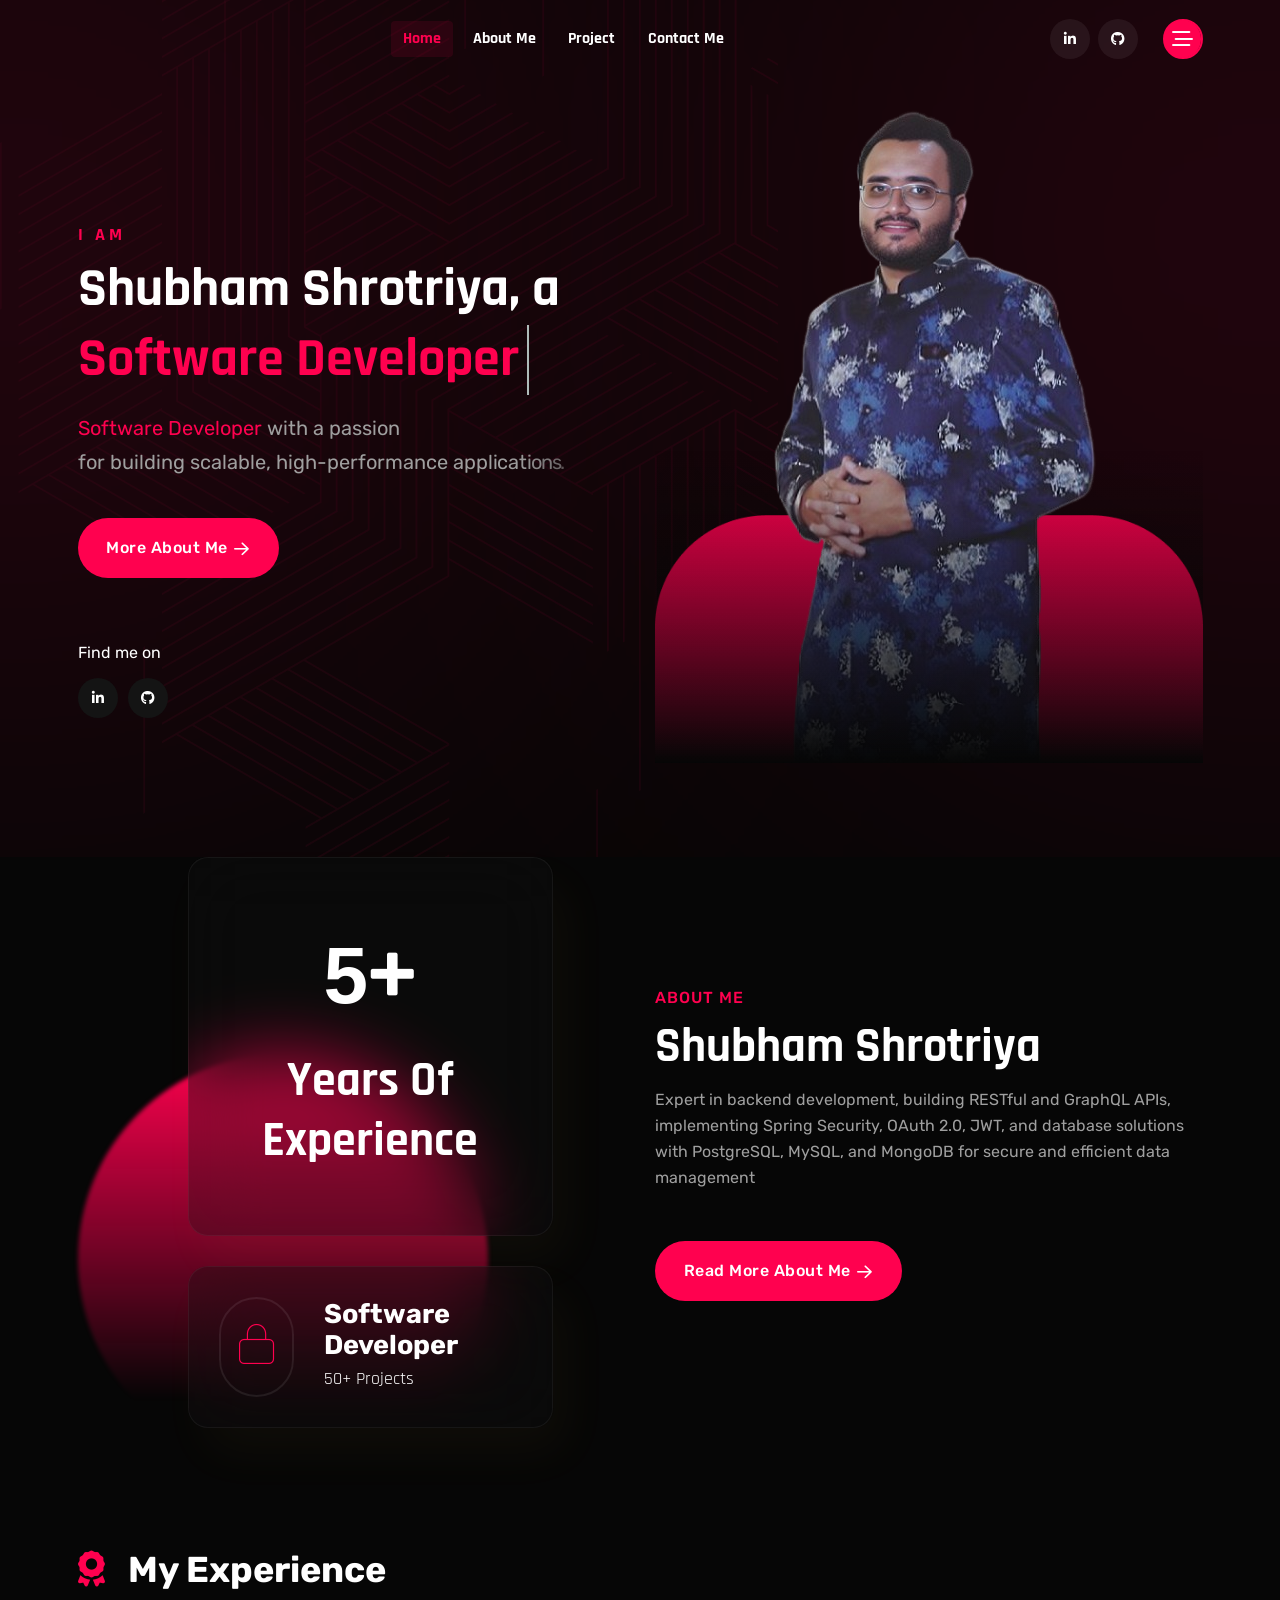
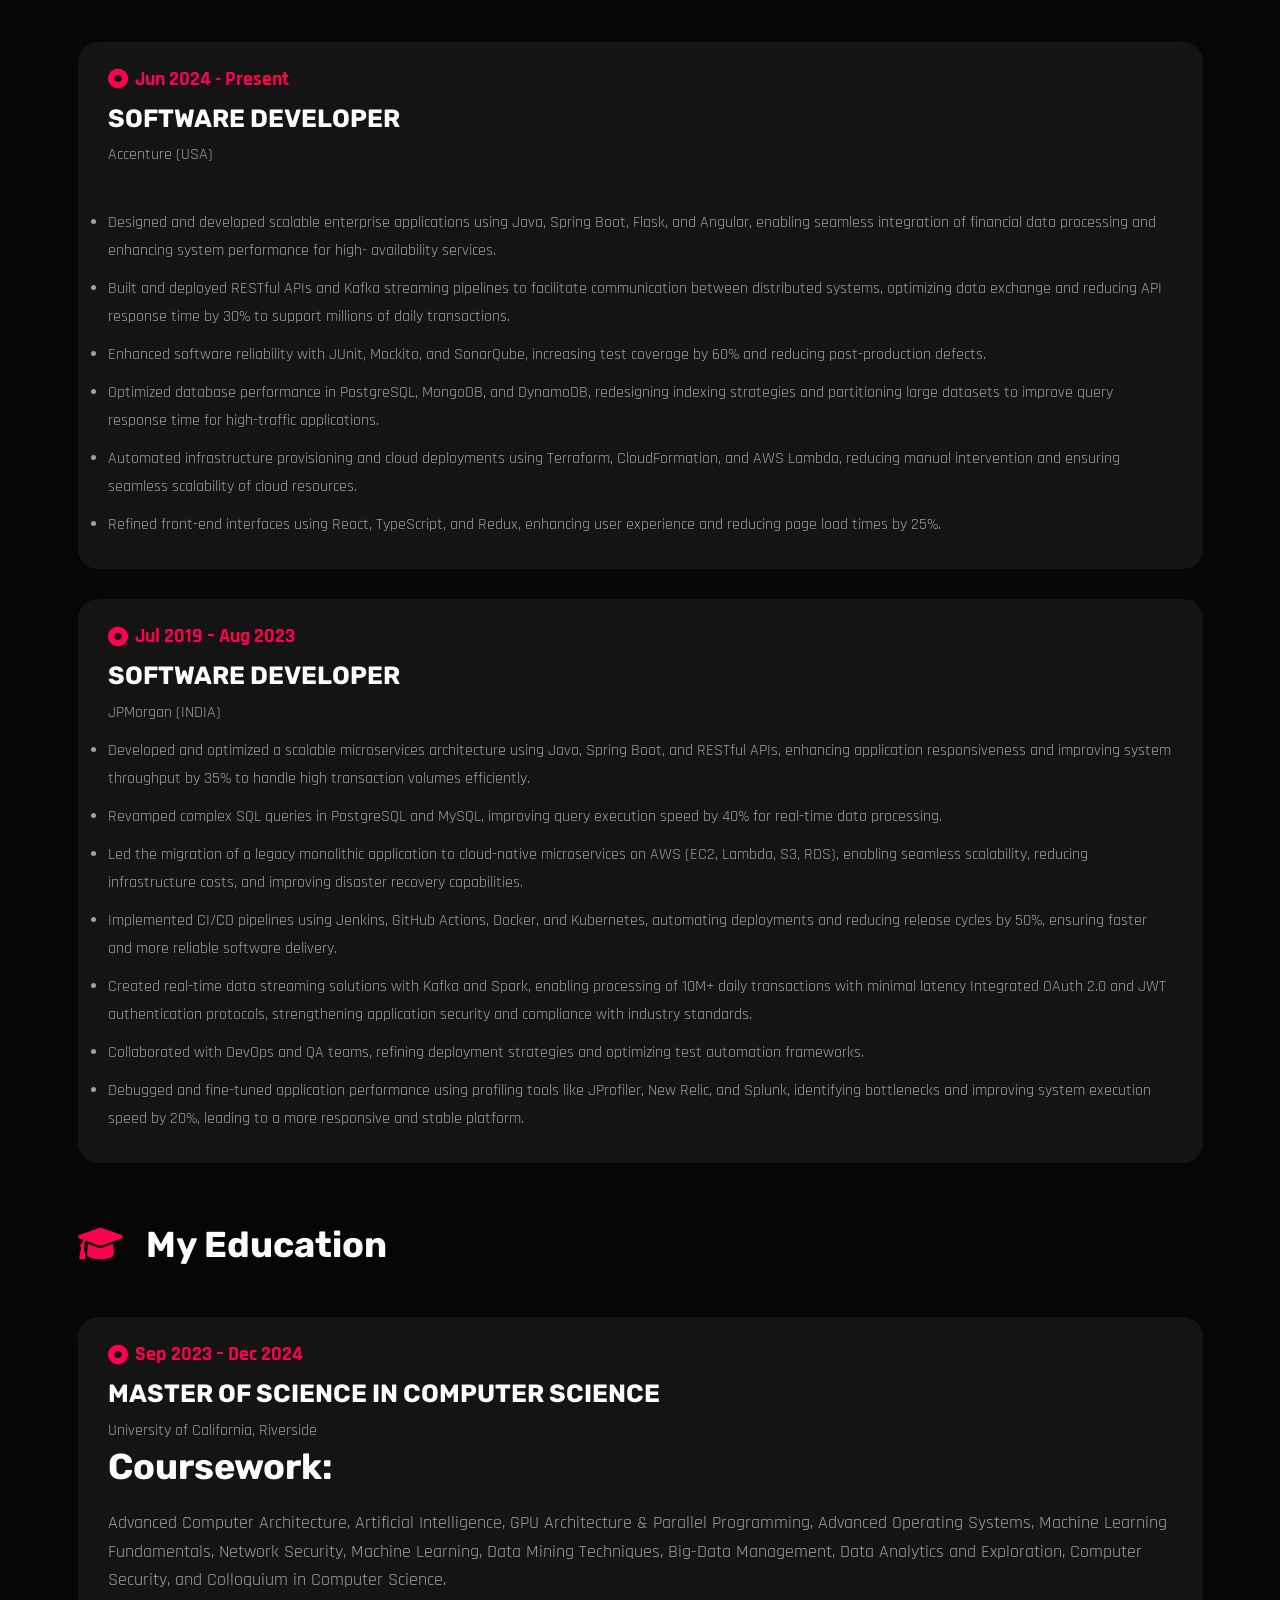
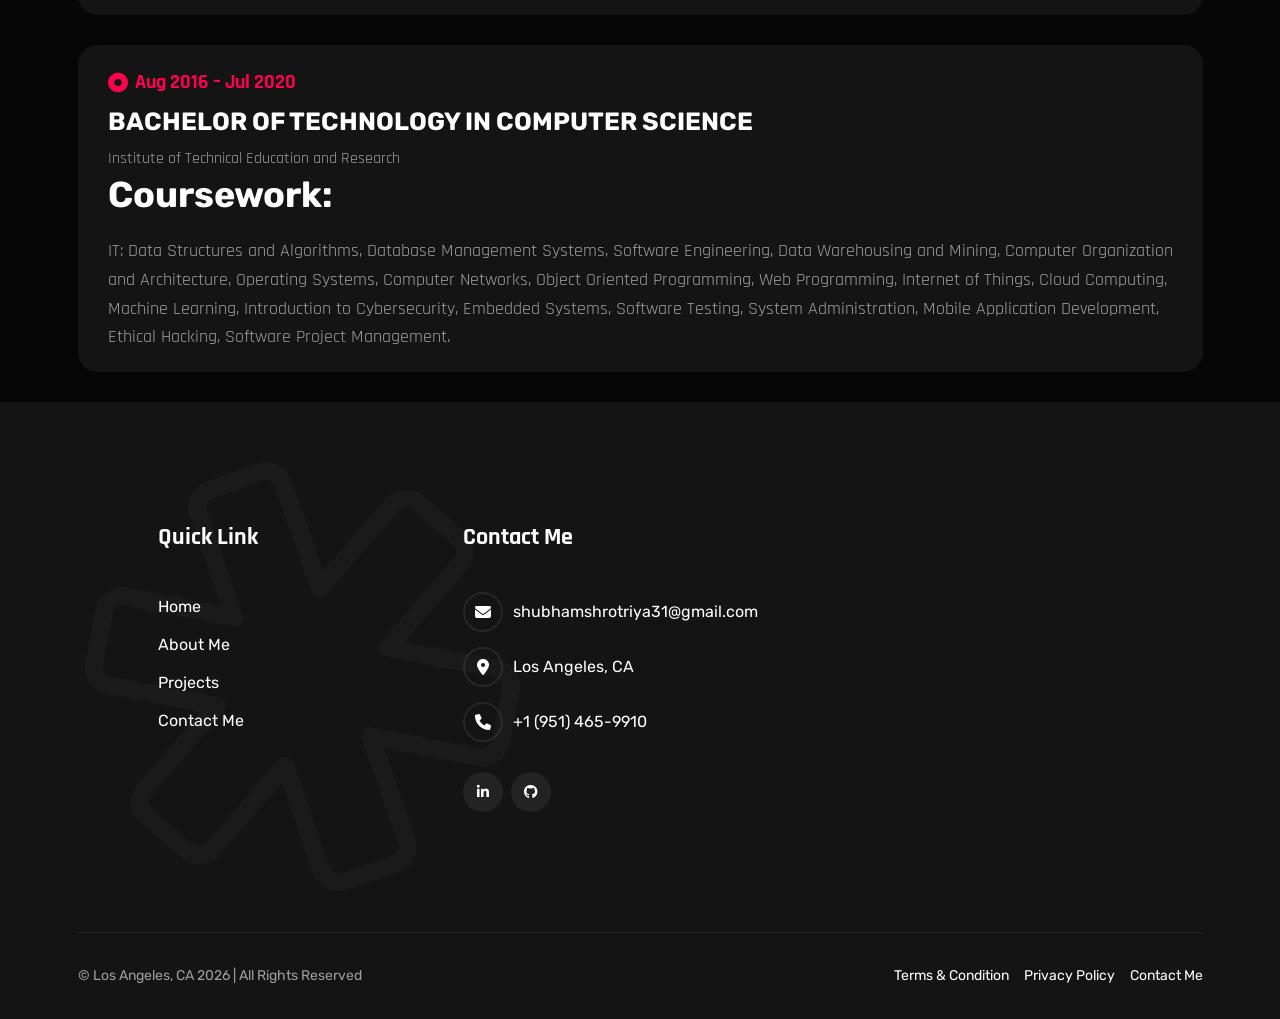
==== commit a1498b52: "Update index.html" ====
--- a/index.html
+++ b/index.html
@@ -651,13 +651,13 @@
         <h1>TECHNICAL SKILLS</h1>
         <ul>
 
-            <li> <span class="text-deco">Programming Languages & Frameworks:</span> C++, Java, Python, JavaScript,
-                React, Node.Js, Spring Boot,
+            <li> <span class="text-deco">Programming Languages & Frameworks:</span> Python, C++, Java, JavaScript,
+                React, Node.Js, Flask, Spring Boot,
                 Express.Js, Angular.Js, Django</li>
             <li> <span class="text-deco">Database Management:</span> SQL, MongoDB, PostgreSQL, MySQL <br></li>
             <li> <span class="text-deco">Cloud Platforms & DevOps:</span> AWS, Azure, Docker, Kubernetes<br></li>
             <li> <span class="text-deco"> Frontend & UI/UX Development:</span> HTML5, CSS3, Bootstrap,Tailwind<br></li>
-            <li> <span class="text-deco"> Development & Integration:</span> RESTful APIs, GraphQL<br></li>
+            <li> <span class="text-deco"> Development & Integration:</span> RESTful APIs, GraphQL, Kafka<br></li>
             <li> <span class="text-deco">Version Control Systems:</span> Git, GitHub, GitLab<br></li>
             <li> <span class="text-deco">Software Testing & Debugging:</span> JUnit, Jest, Mocha<br></li>
             <li> <span class="text-deco">Agile & Project Management:</span> JIRA, Trello, Scrum, Kanban Performance
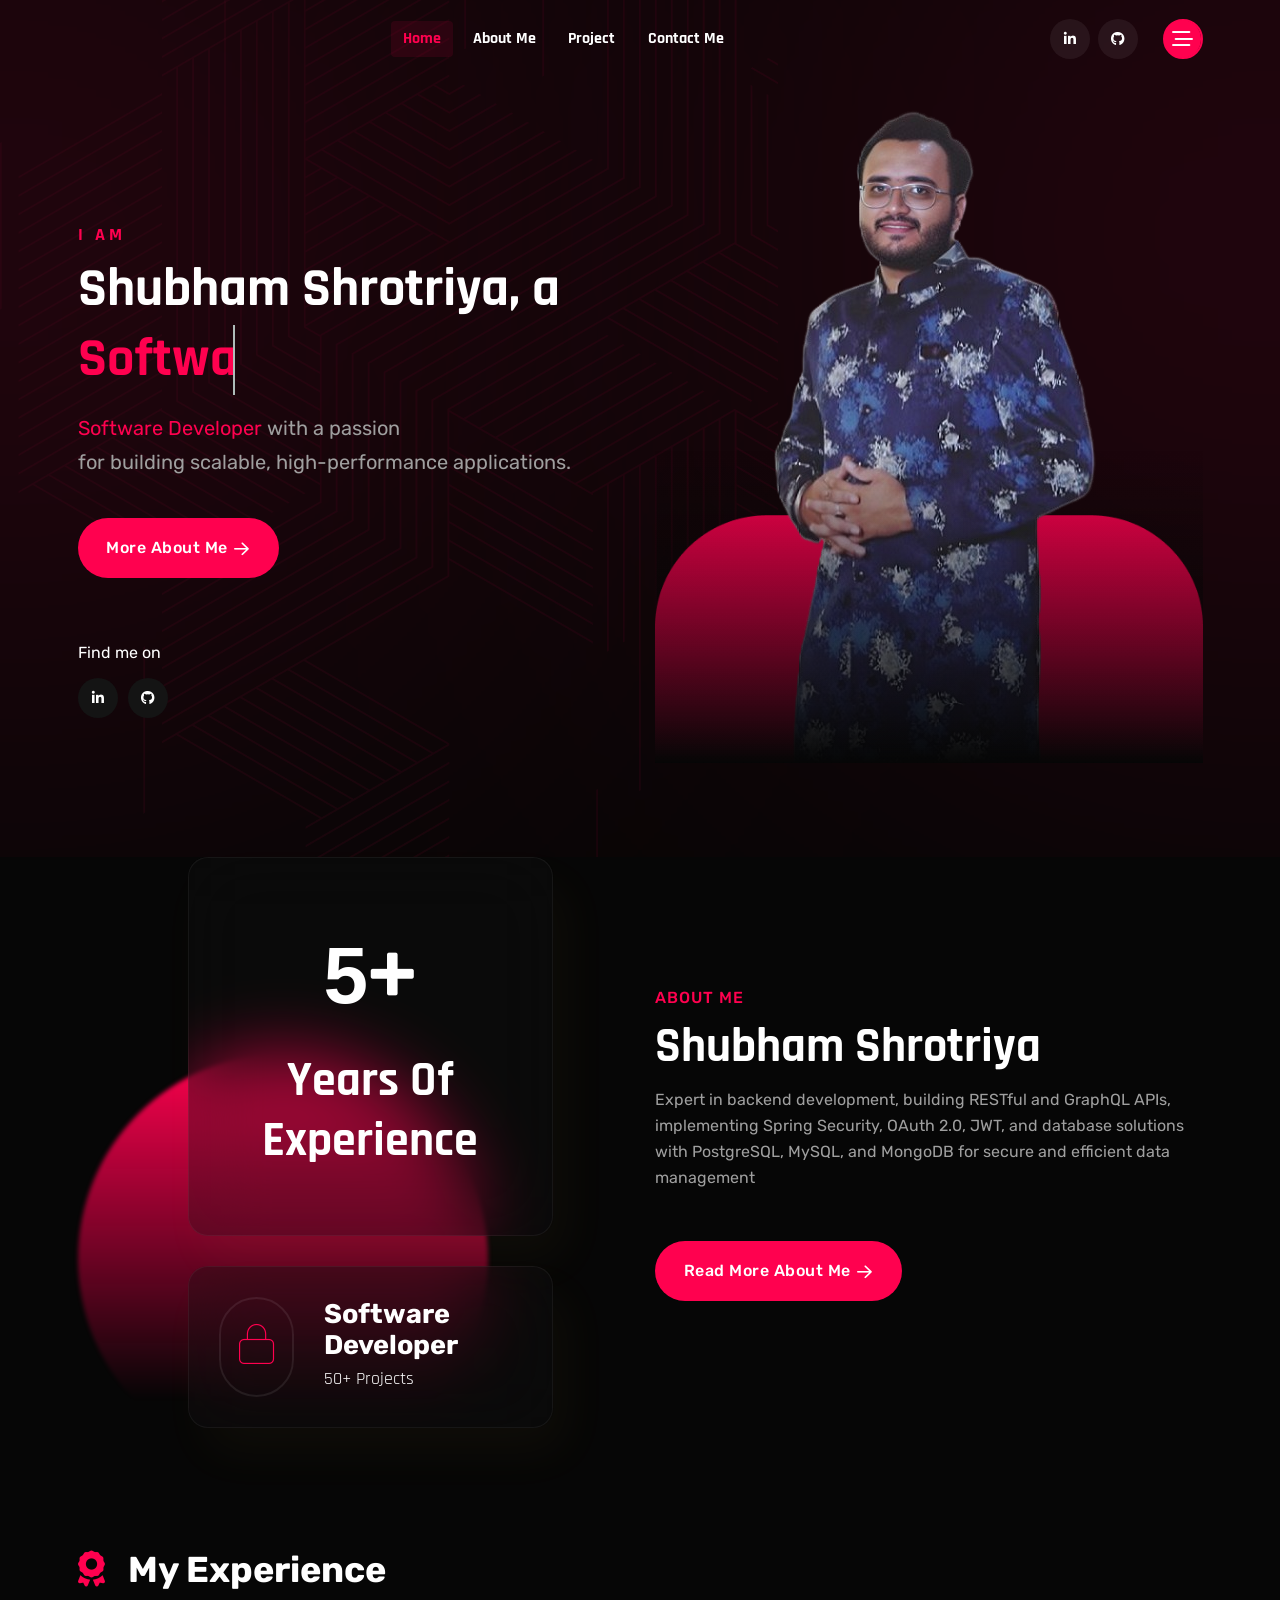
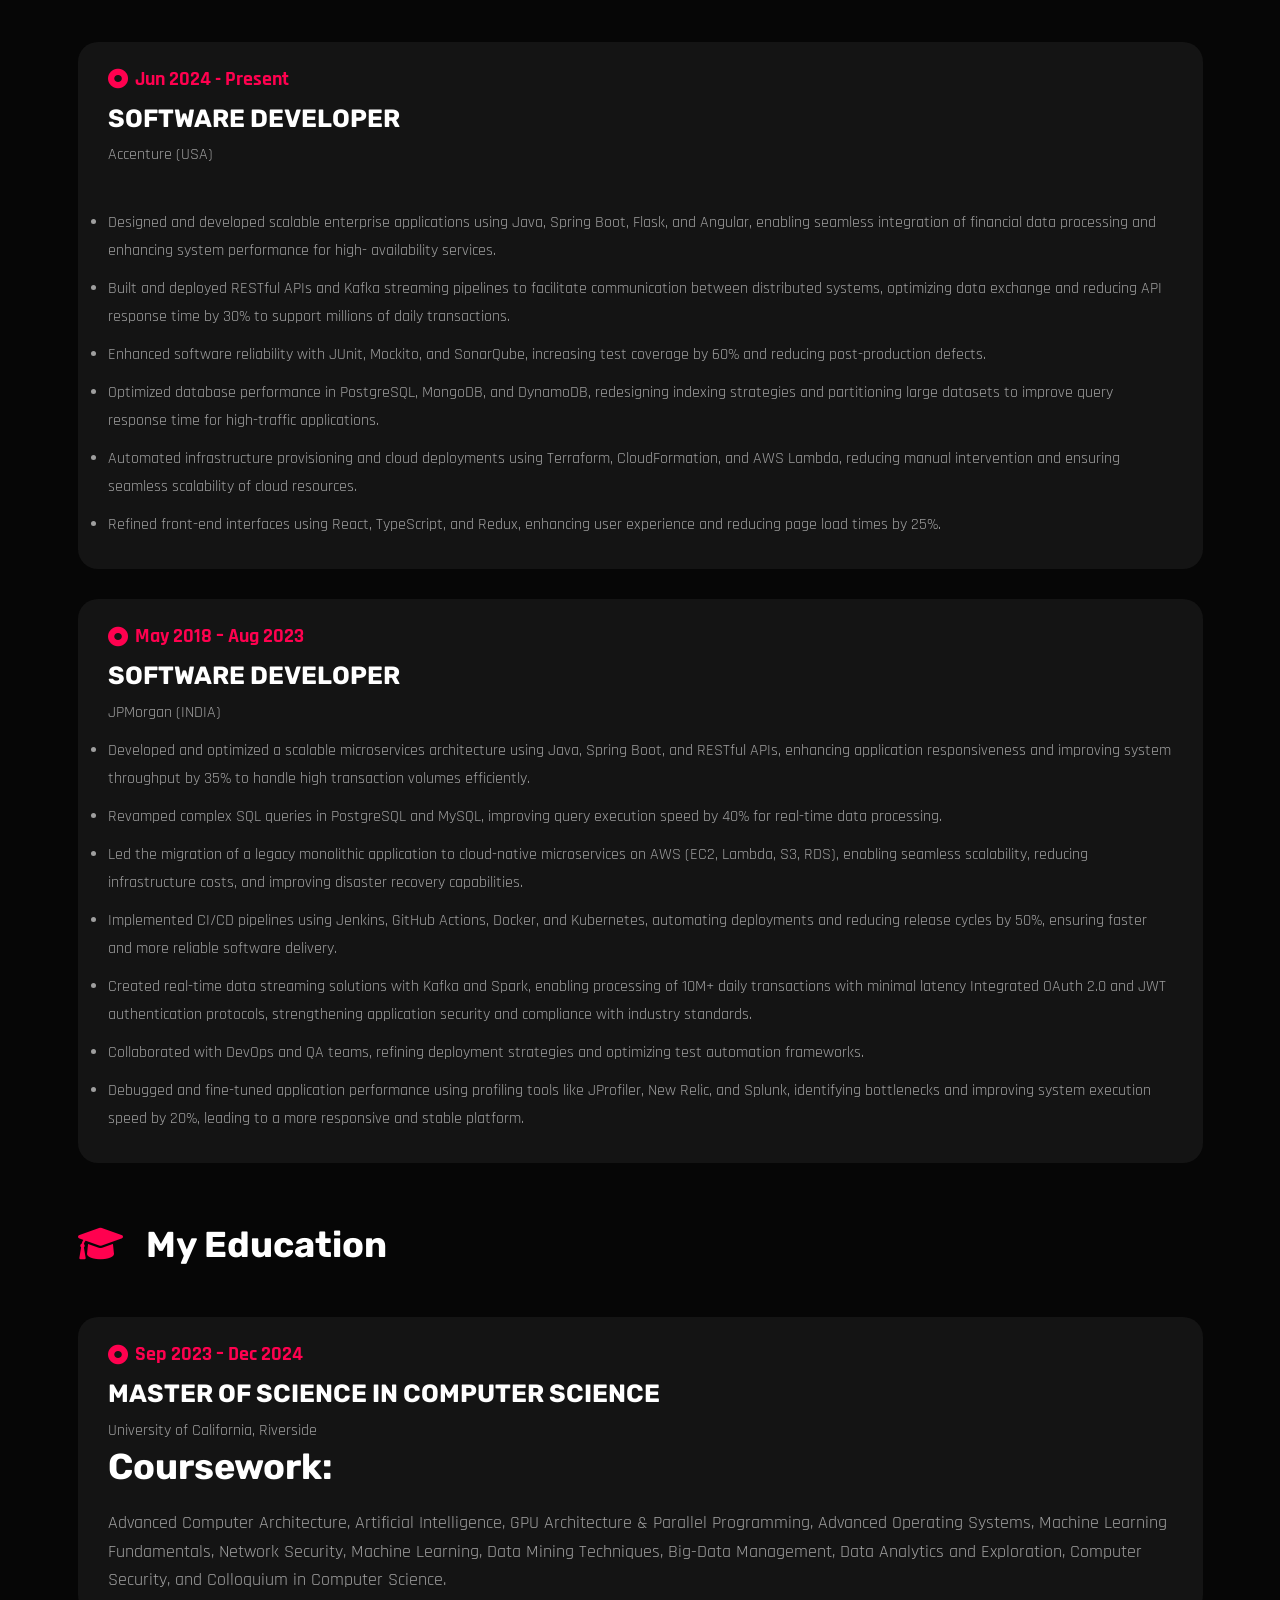
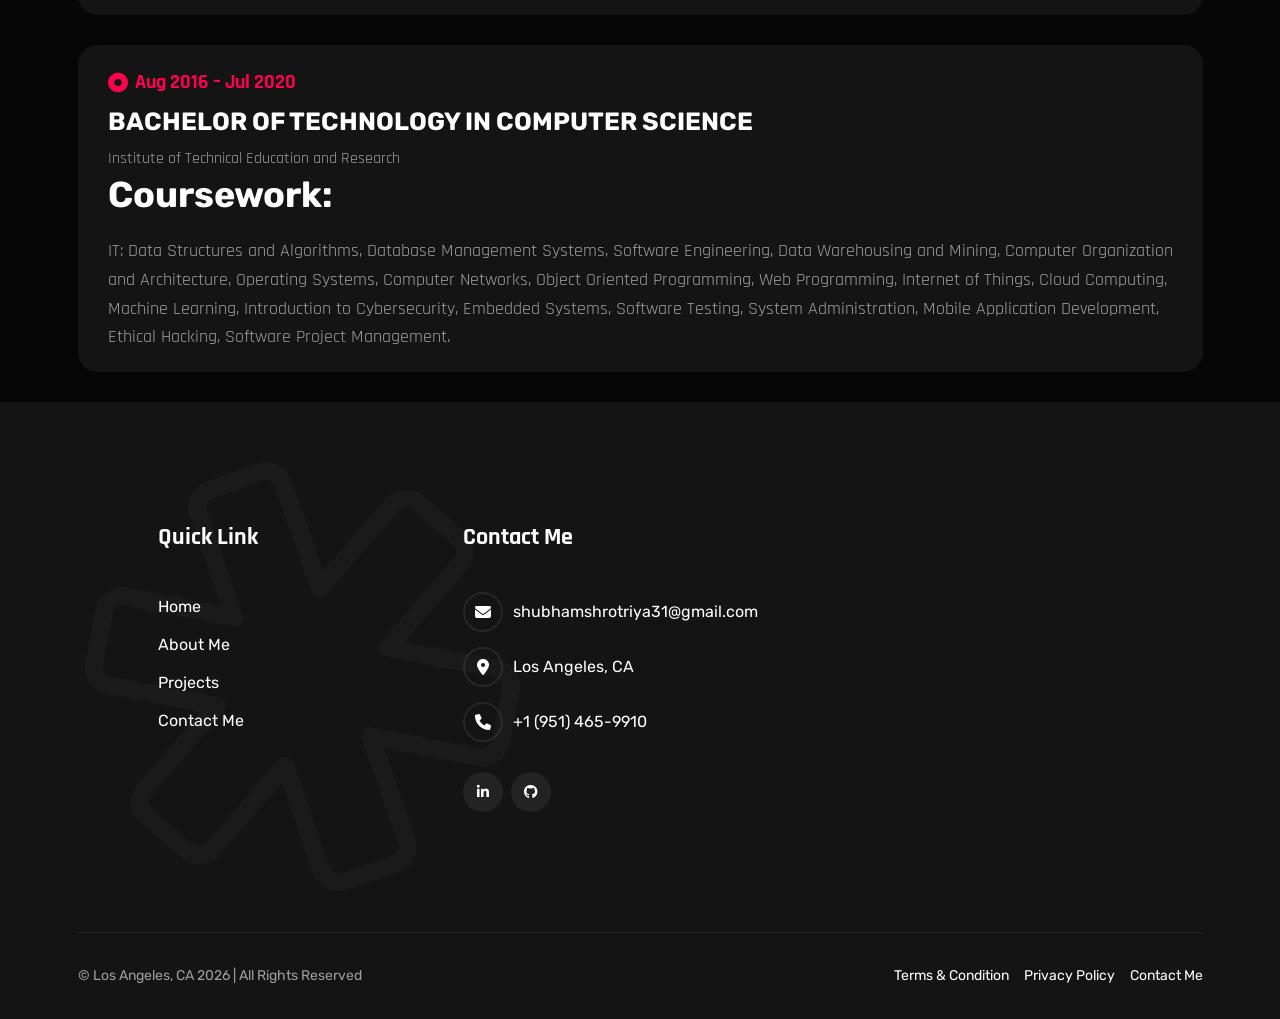
==== commit 34020954: "Update employment duration in index.html" ====
--- a/index.html
+++ b/index.html
@@ -519,7 +519,7 @@
                             </p>
                         </div>
                         <div class="resume-single tmp-scroll-trigger tmp-fade-in animation-order-2">
-                            <div class="time"><i class="fa-duotone fa-solid fa-circle-dot fa-fade mr--15"></i> Jul 2019
+                            <div class="time"><i class="fa-duotone fa-solid fa-circle-dot fa-fade mr--15"></i> May 2018
                                 – Aug 2023</div>
                             <h3 class="resume-title">Software Developer</h3>
                             <div class="institute">JPMorgan (INDIA)</div>
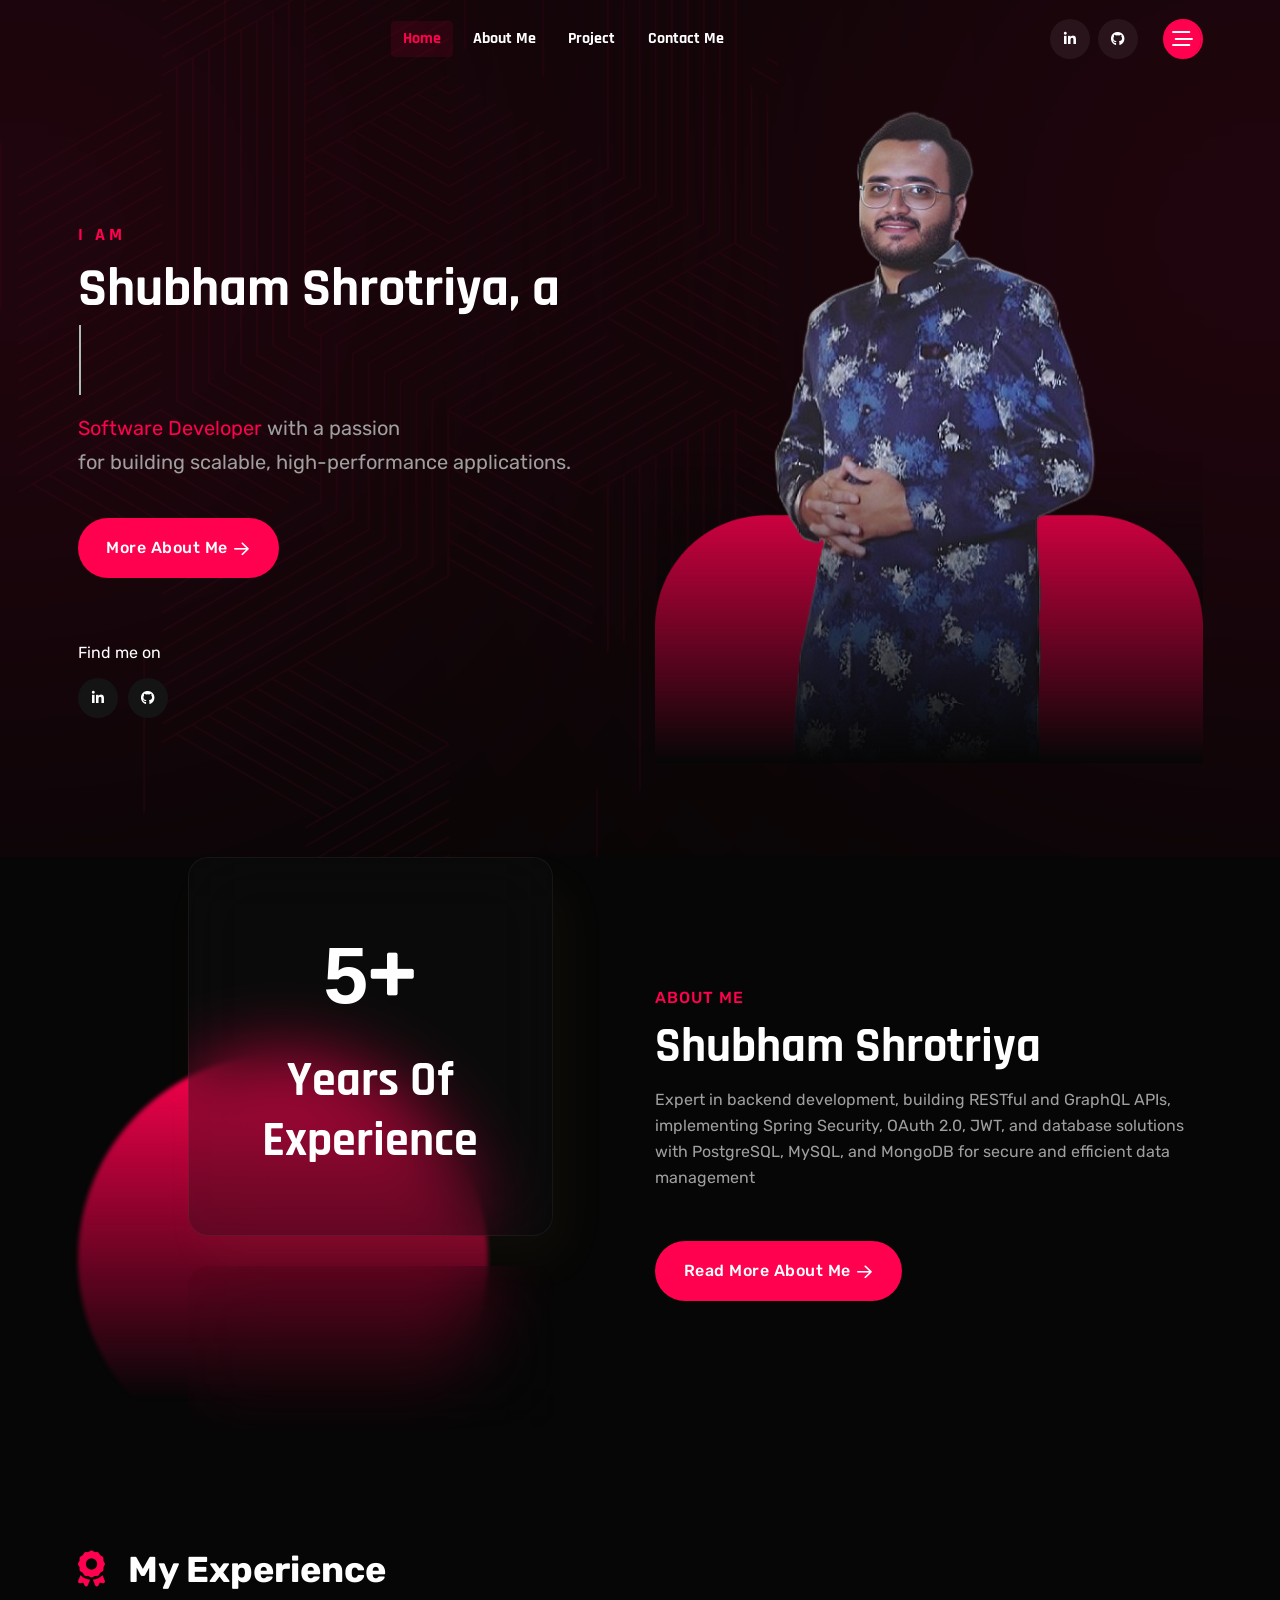
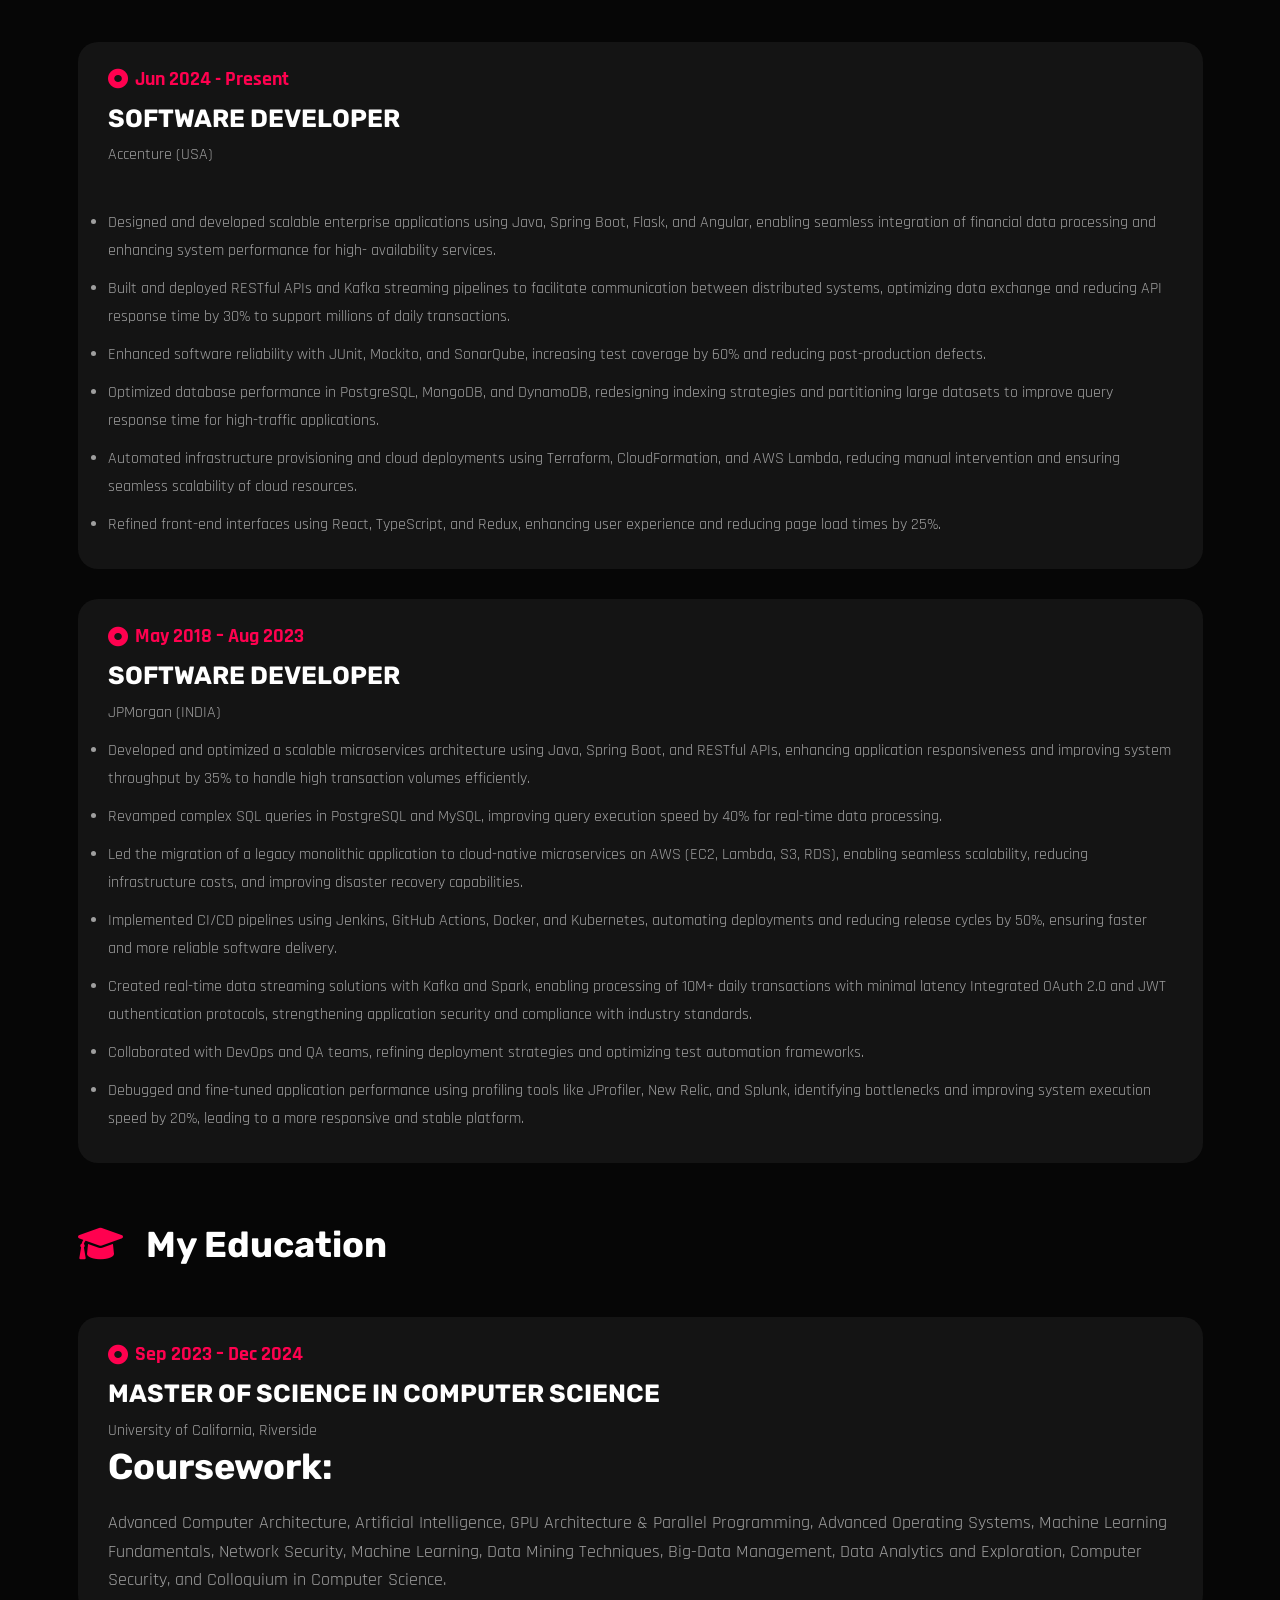
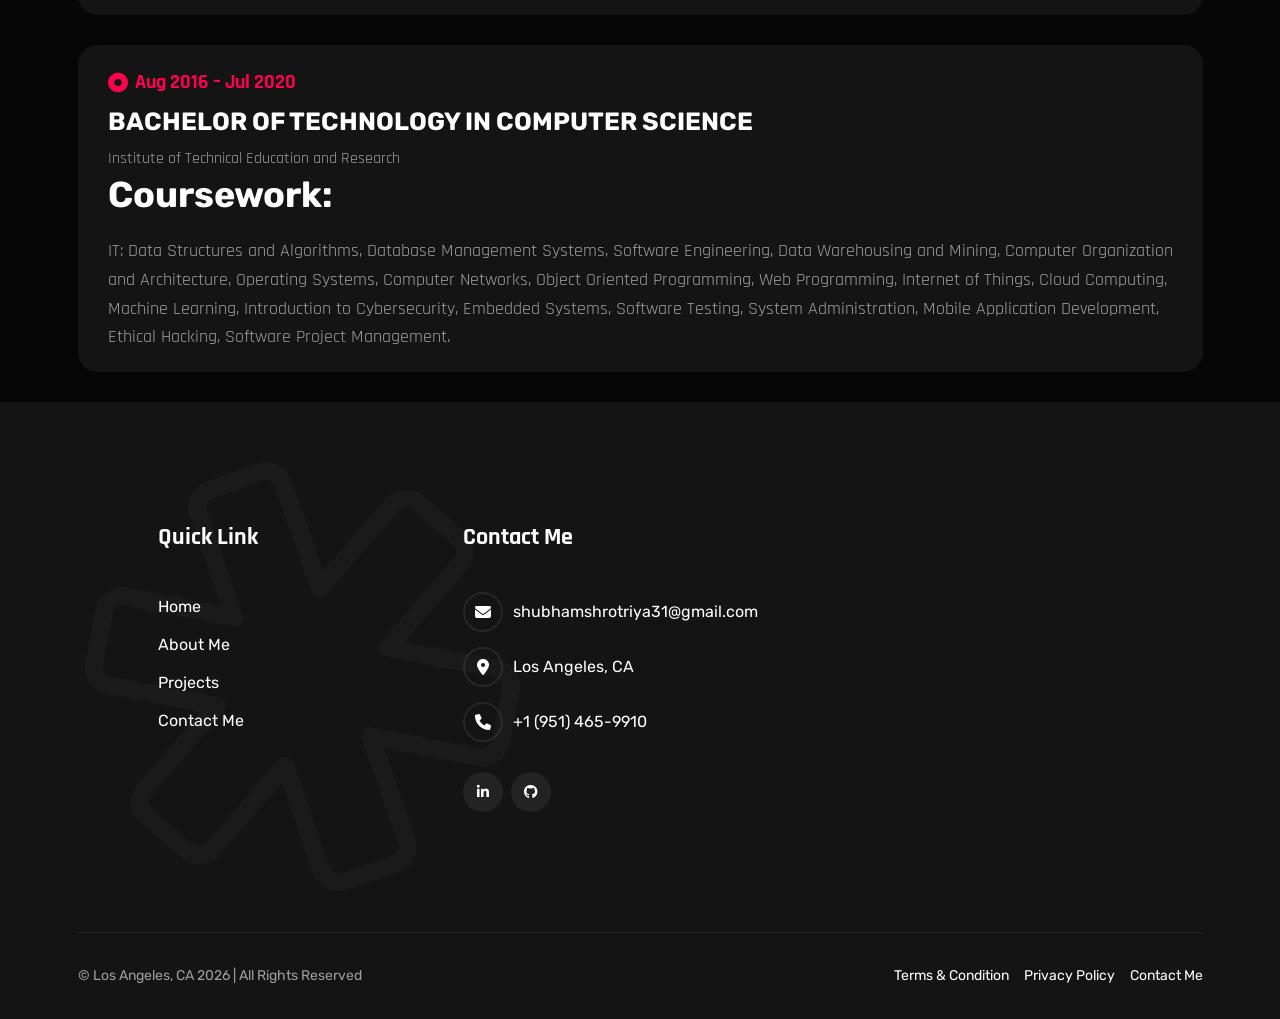
==== commit 7ba98bed: "Update experience from 5 to 7 years in profile" ====
--- a/index.html
+++ b/index.html
@@ -146,7 +146,7 @@
                             <img src="assets/images/logo/man.png" alt="personal-logo">
                         </a>
                     </div>
-                    <h5 class="title mt--30">Software Developer with around 5 years of experience in designing,
+                    <h5 class="title mt--30">Software Developer with around 7 years of experience in designing,
                         developing, and optimizing scalable applications.</h5>
                     <p class="disc">I am Shubham Shrotriya, a Software Developer & Full-Stack Developer with a passion
                         for
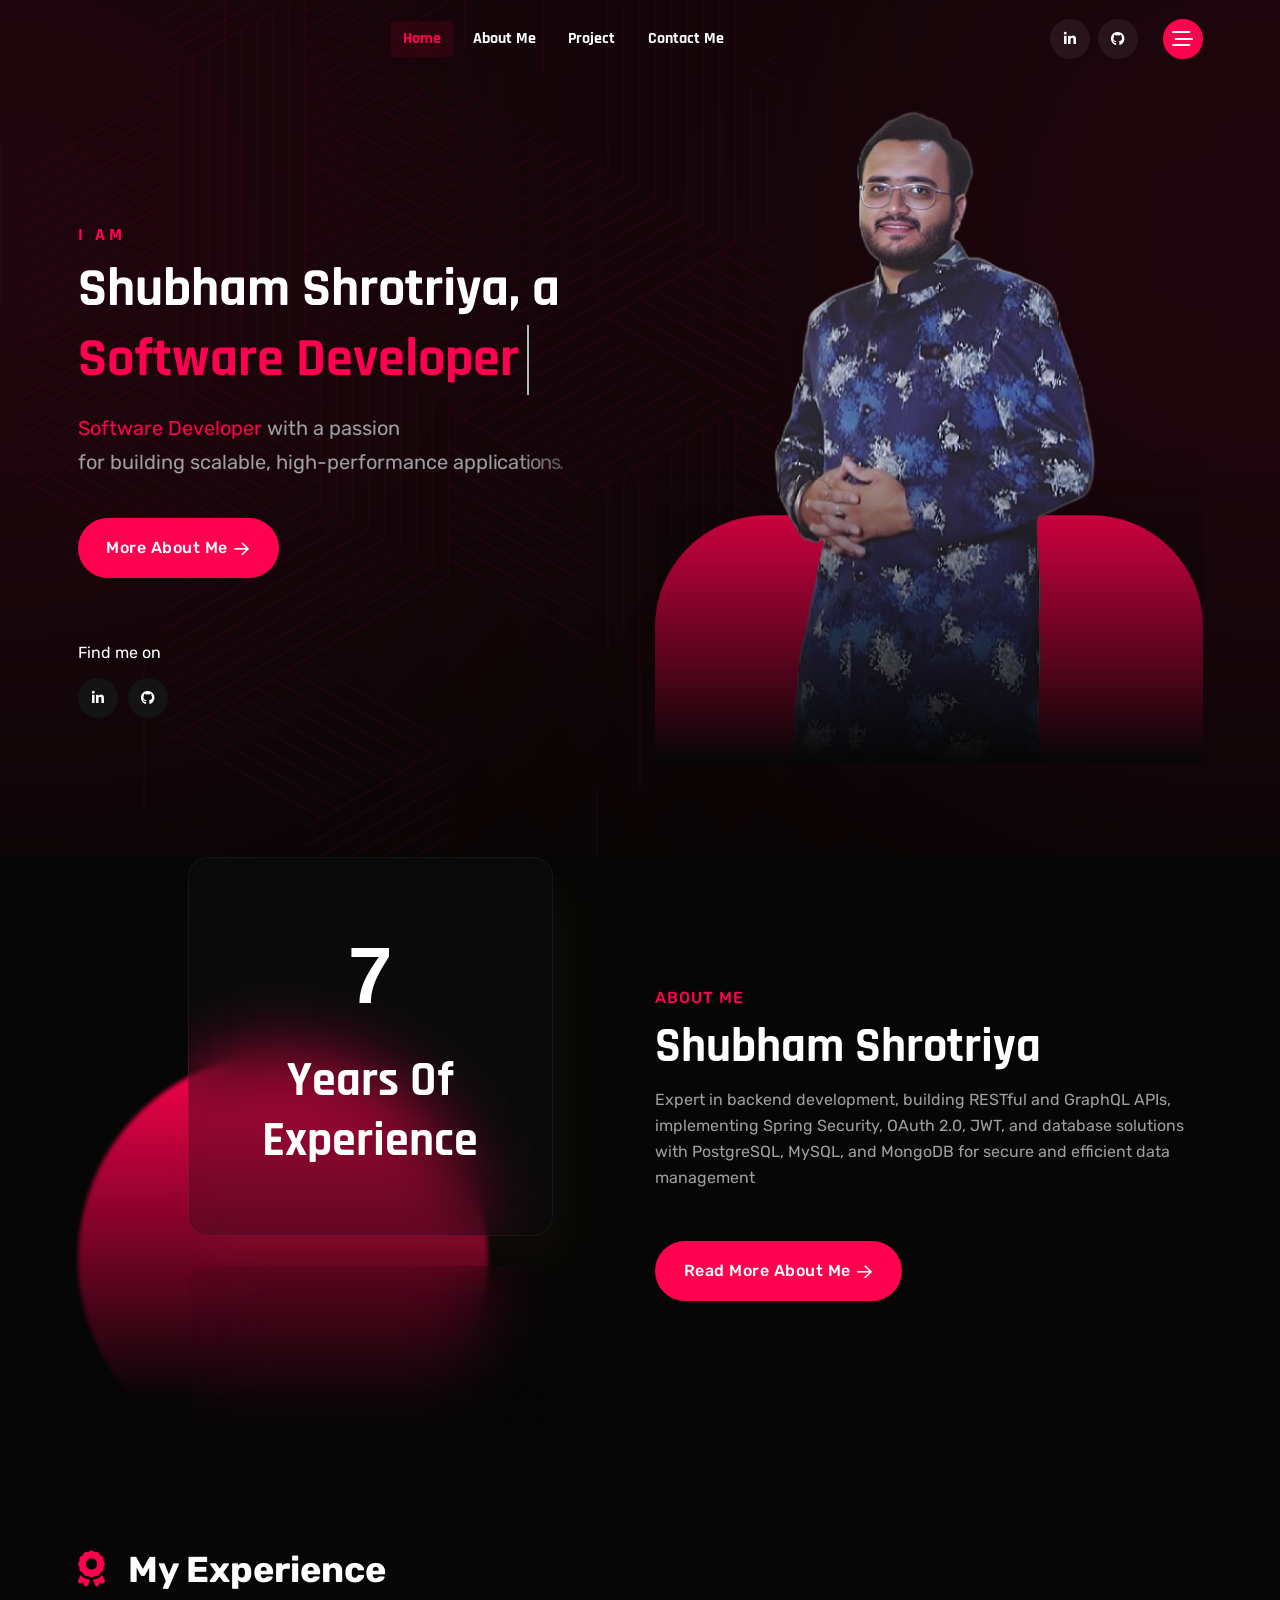
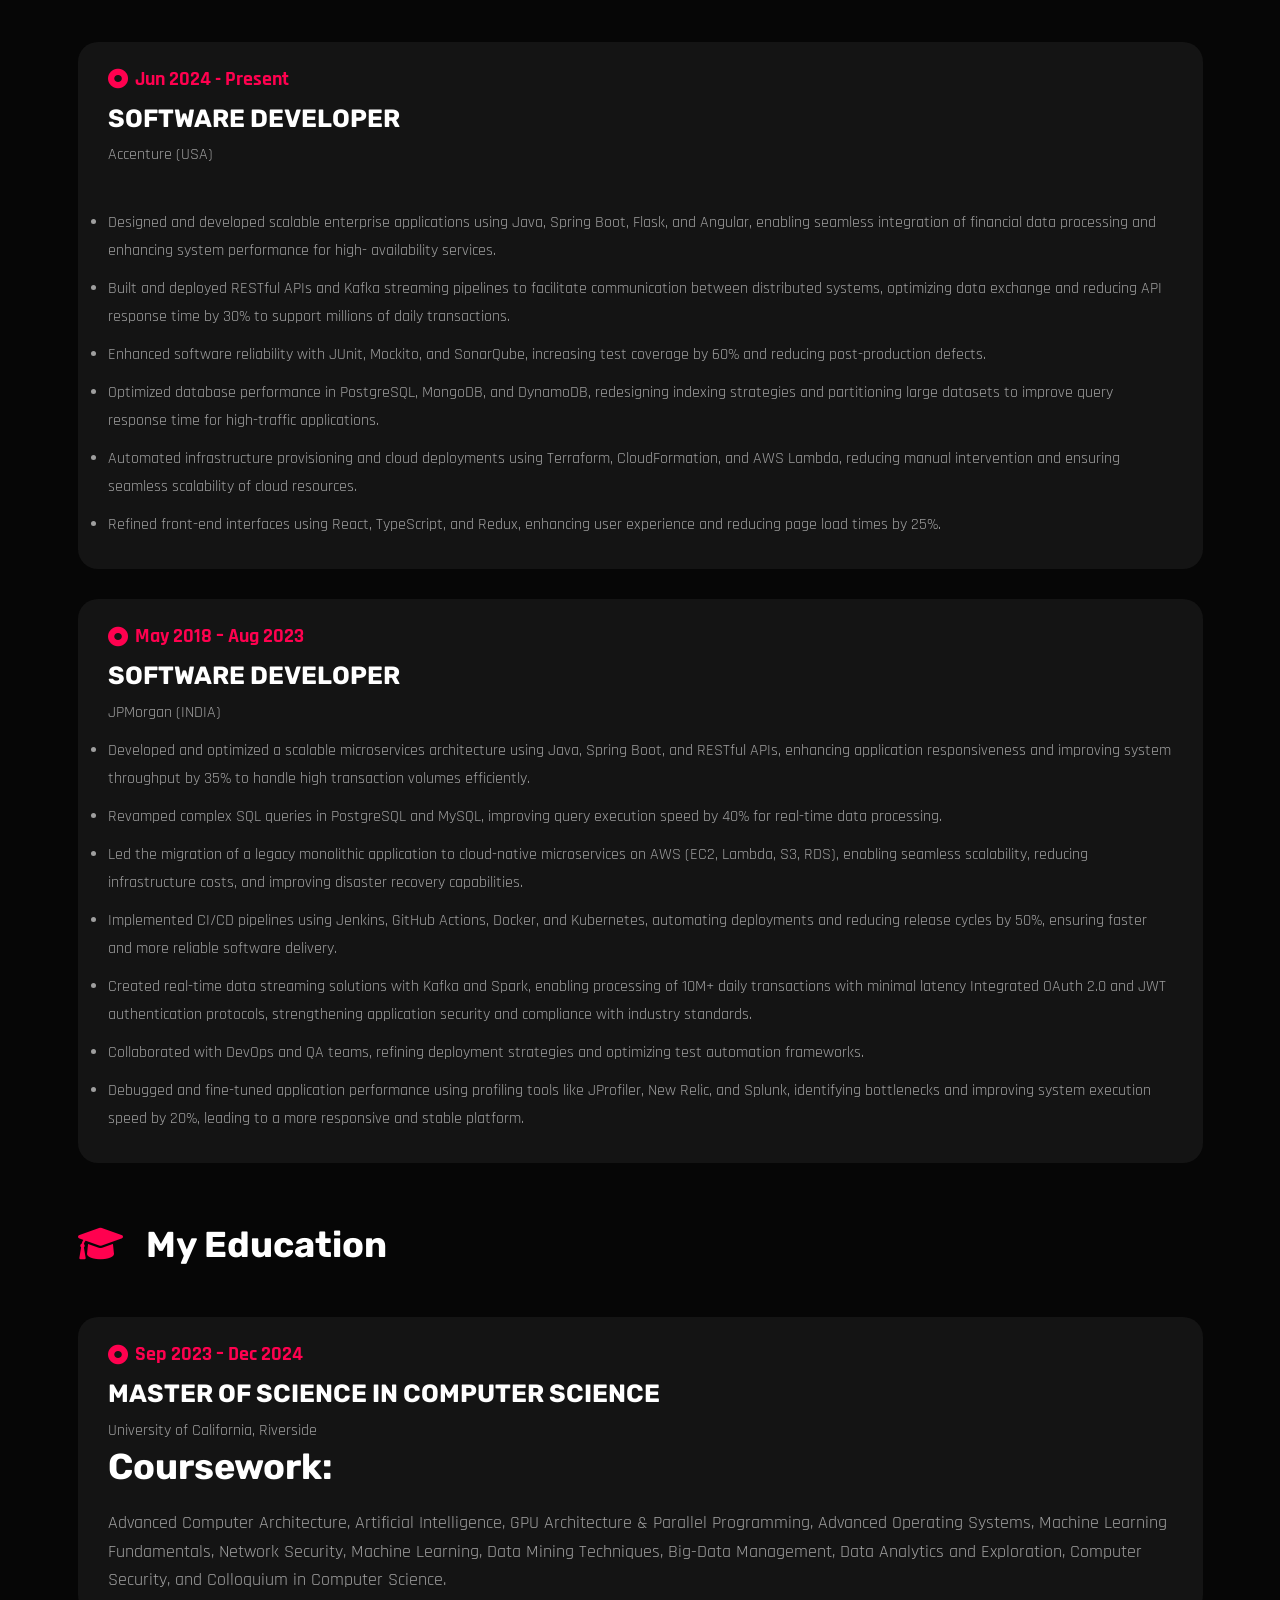
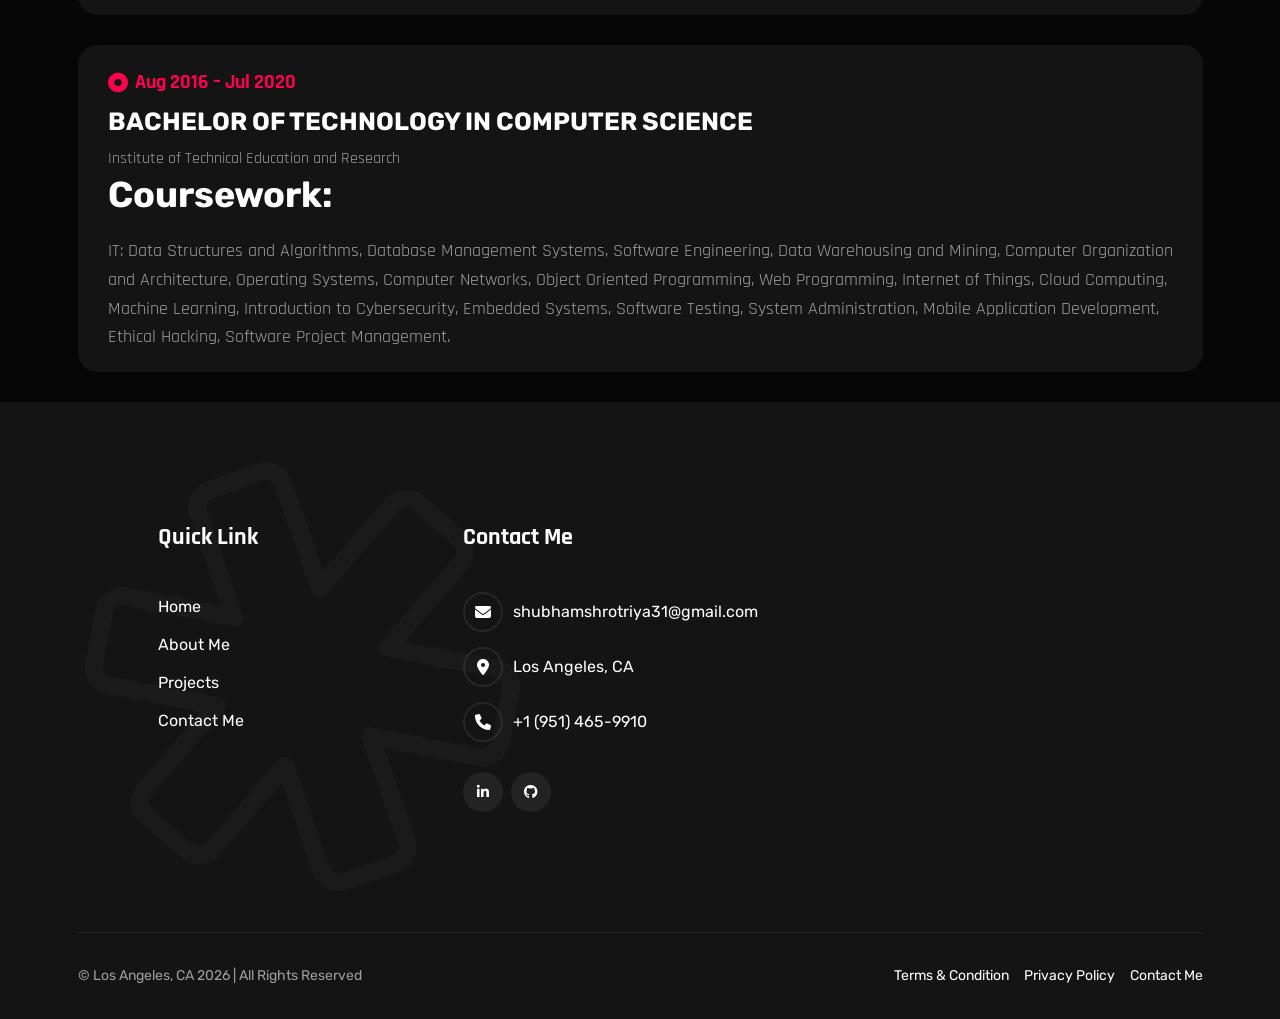
==== commit cdda4465: "Update experience counter from 5 to 7" ====
--- a/index.html
+++ b/index.html
@@ -394,7 +394,7 @@
                 <div class="col-lg-6">
                     <div class="about-us-left-content-wrap bg-vactor-one">
                         <div class="years-of-experience-card tmp-scroll-trigger tmp-fade-in animation-order-1">
-                            <h2 class="counter card-title"><span class="odometer" data-count="5">0</span>+
+                            <h2 class="counter card-title"><span class="odometer" data-count="7">0</span>
                             </h2>
                             <p class="card-para">years of experience</p>
                         </div>
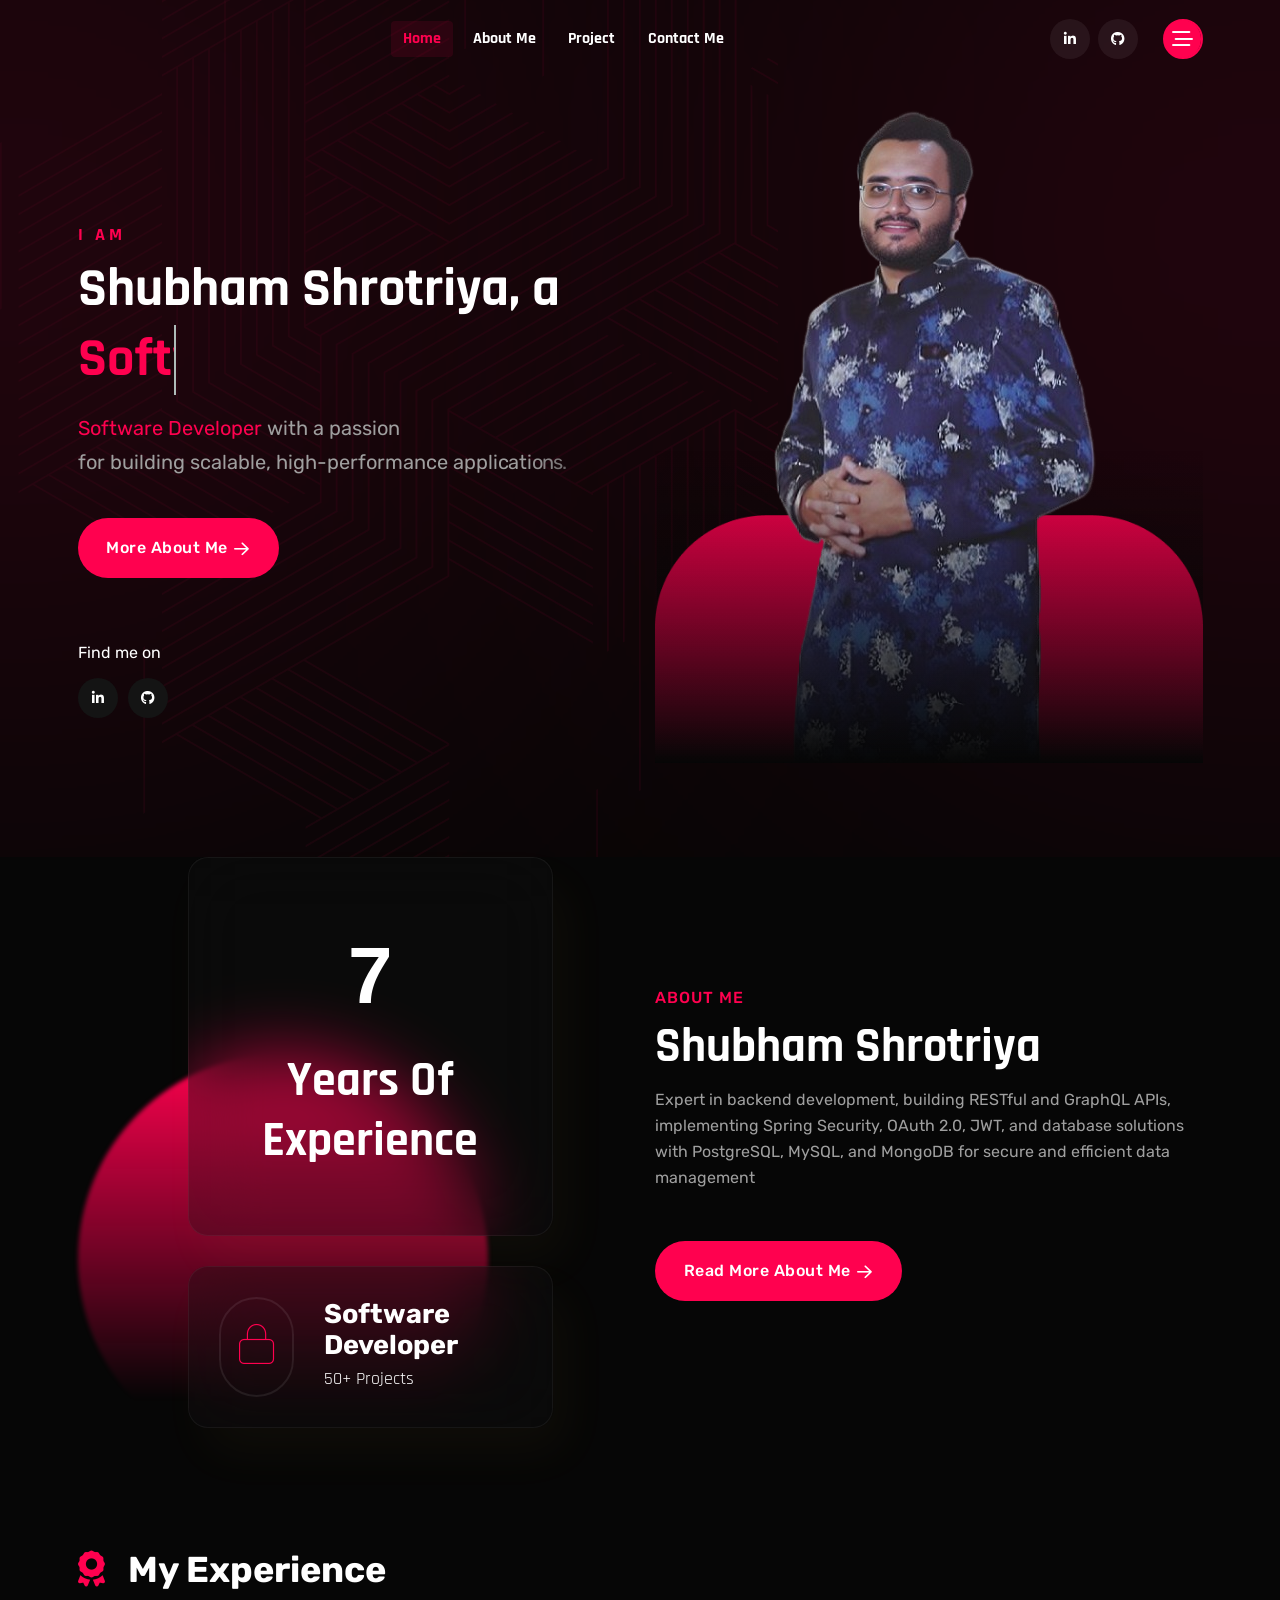
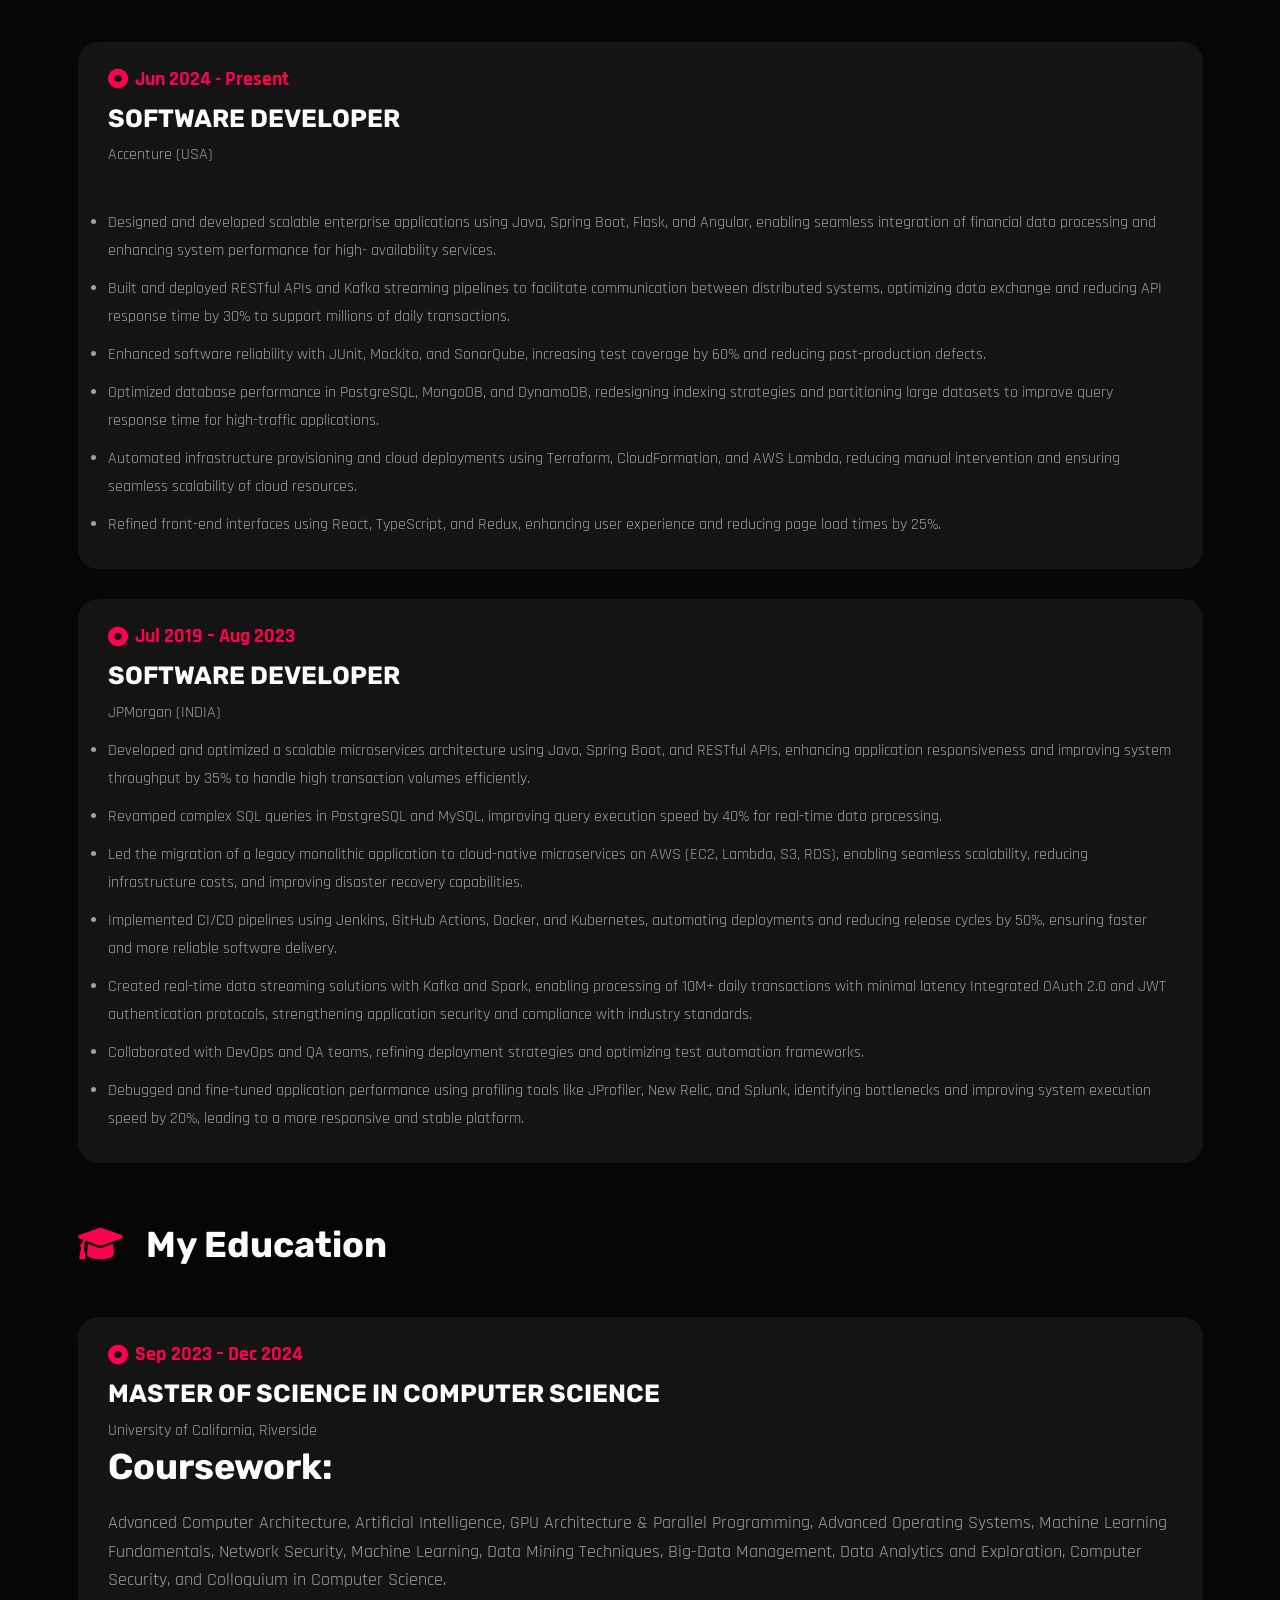
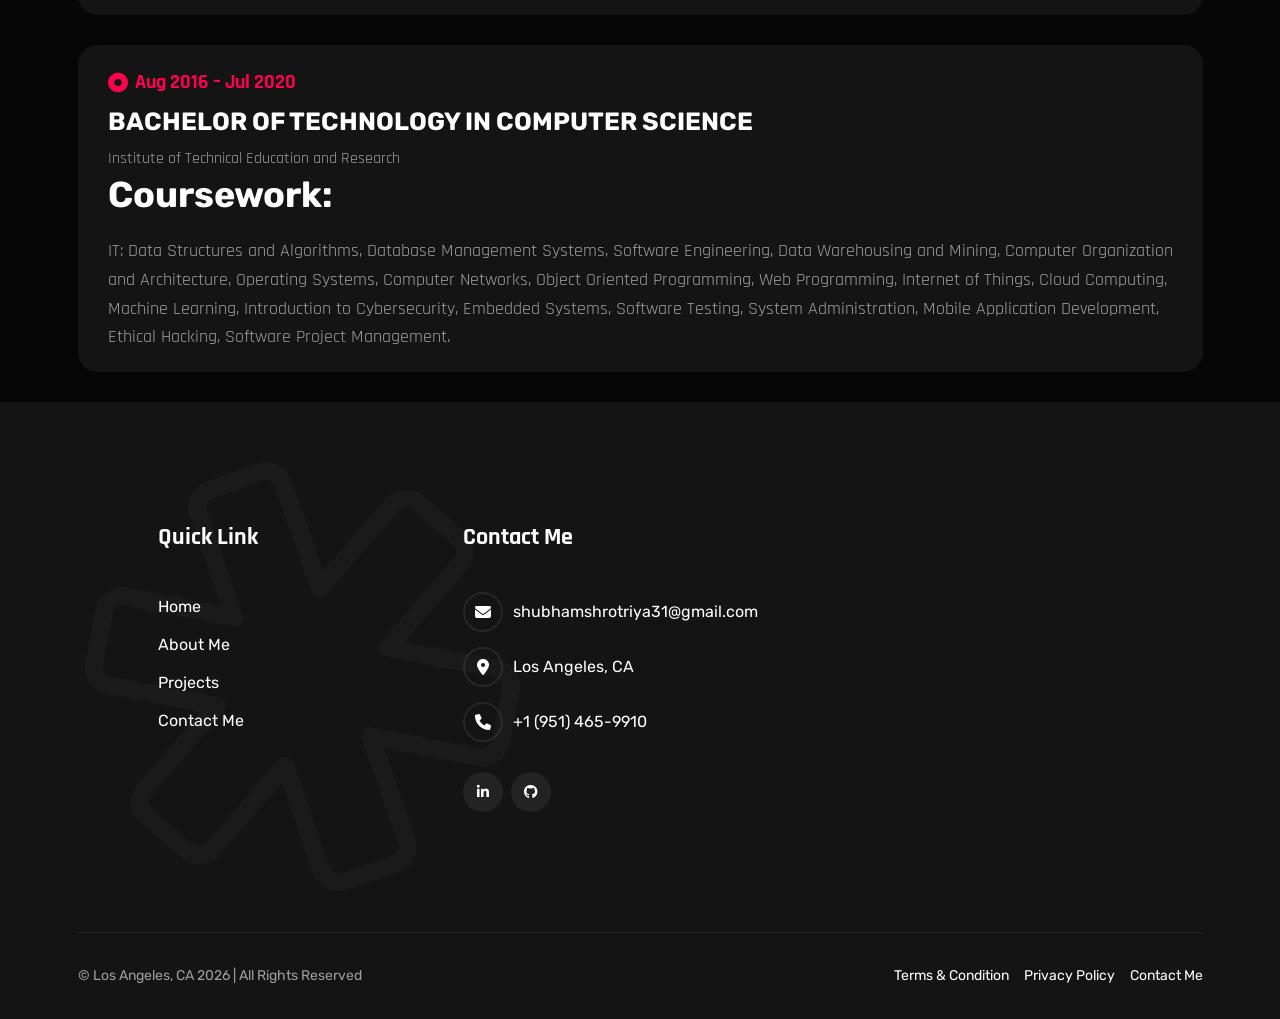
==== commit b66e35af: "Update experience duration in index.html" ====
--- a/index.html
+++ b/index.html
@@ -146,7 +146,7 @@
                             <img src="assets/images/logo/man.png" alt="personal-logo">
                         </a>
                     </div>
-                    <h5 class="title mt--30">Software Developer with around 7 years of experience in designing,
+                    <h5 class="title mt--30">Software Developer with around 6 years of experience in designing,
                         developing, and optimizing scalable applications.</h5>
                     <p class="disc">I am Shubham Shrotriya, a Software Developer & Full-Stack Developer with a passion
                         for
@@ -519,7 +519,7 @@
                             </p>
                         </div>
                         <div class="resume-single tmp-scroll-trigger tmp-fade-in animation-order-2">
-                            <div class="time"><i class="fa-duotone fa-solid fa-circle-dot fa-fade mr--15"></i> May 2018
+                            <div class="time"><i class="fa-duotone fa-solid fa-circle-dot fa-fade mr--15"></i> Jul 2019
                                 – Aug 2023</div>
                             <h3 class="resume-title">Software Developer</h3>
                             <div class="institute">JPMorgan (INDIA)</div>
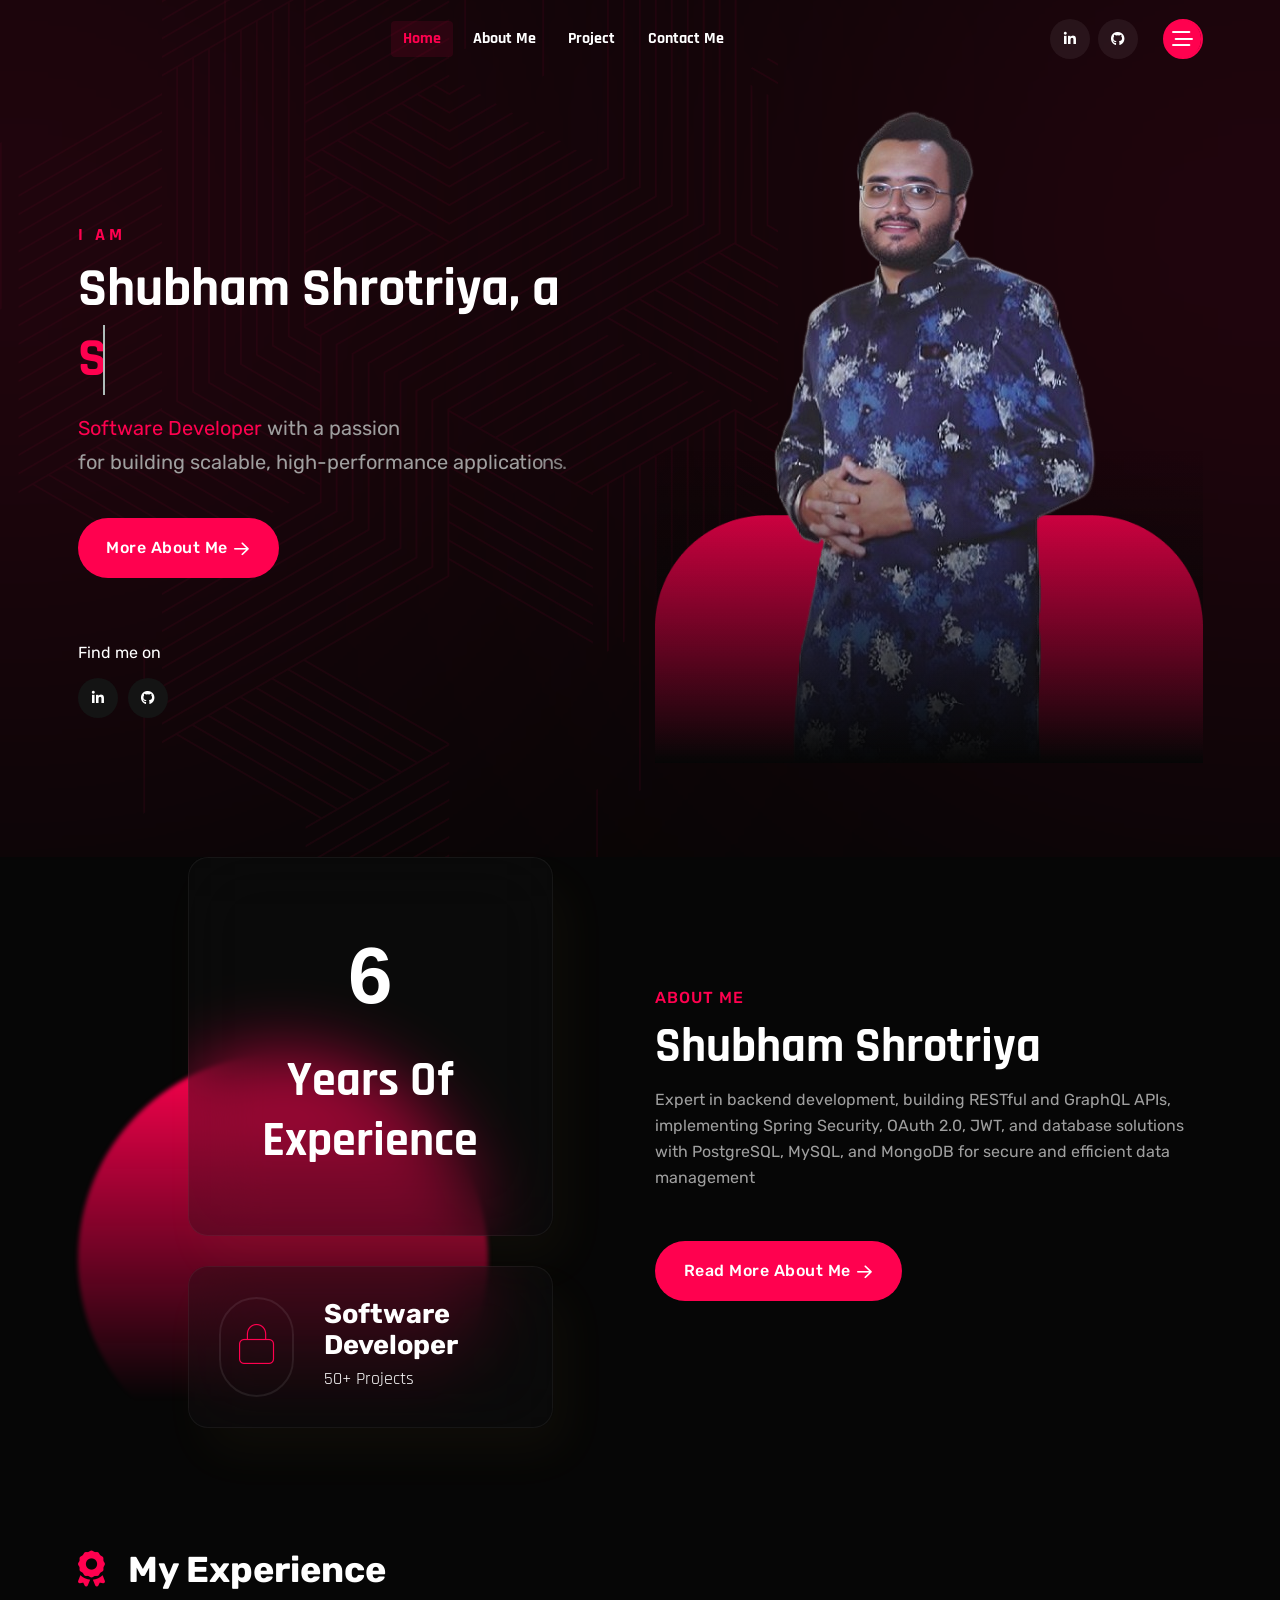
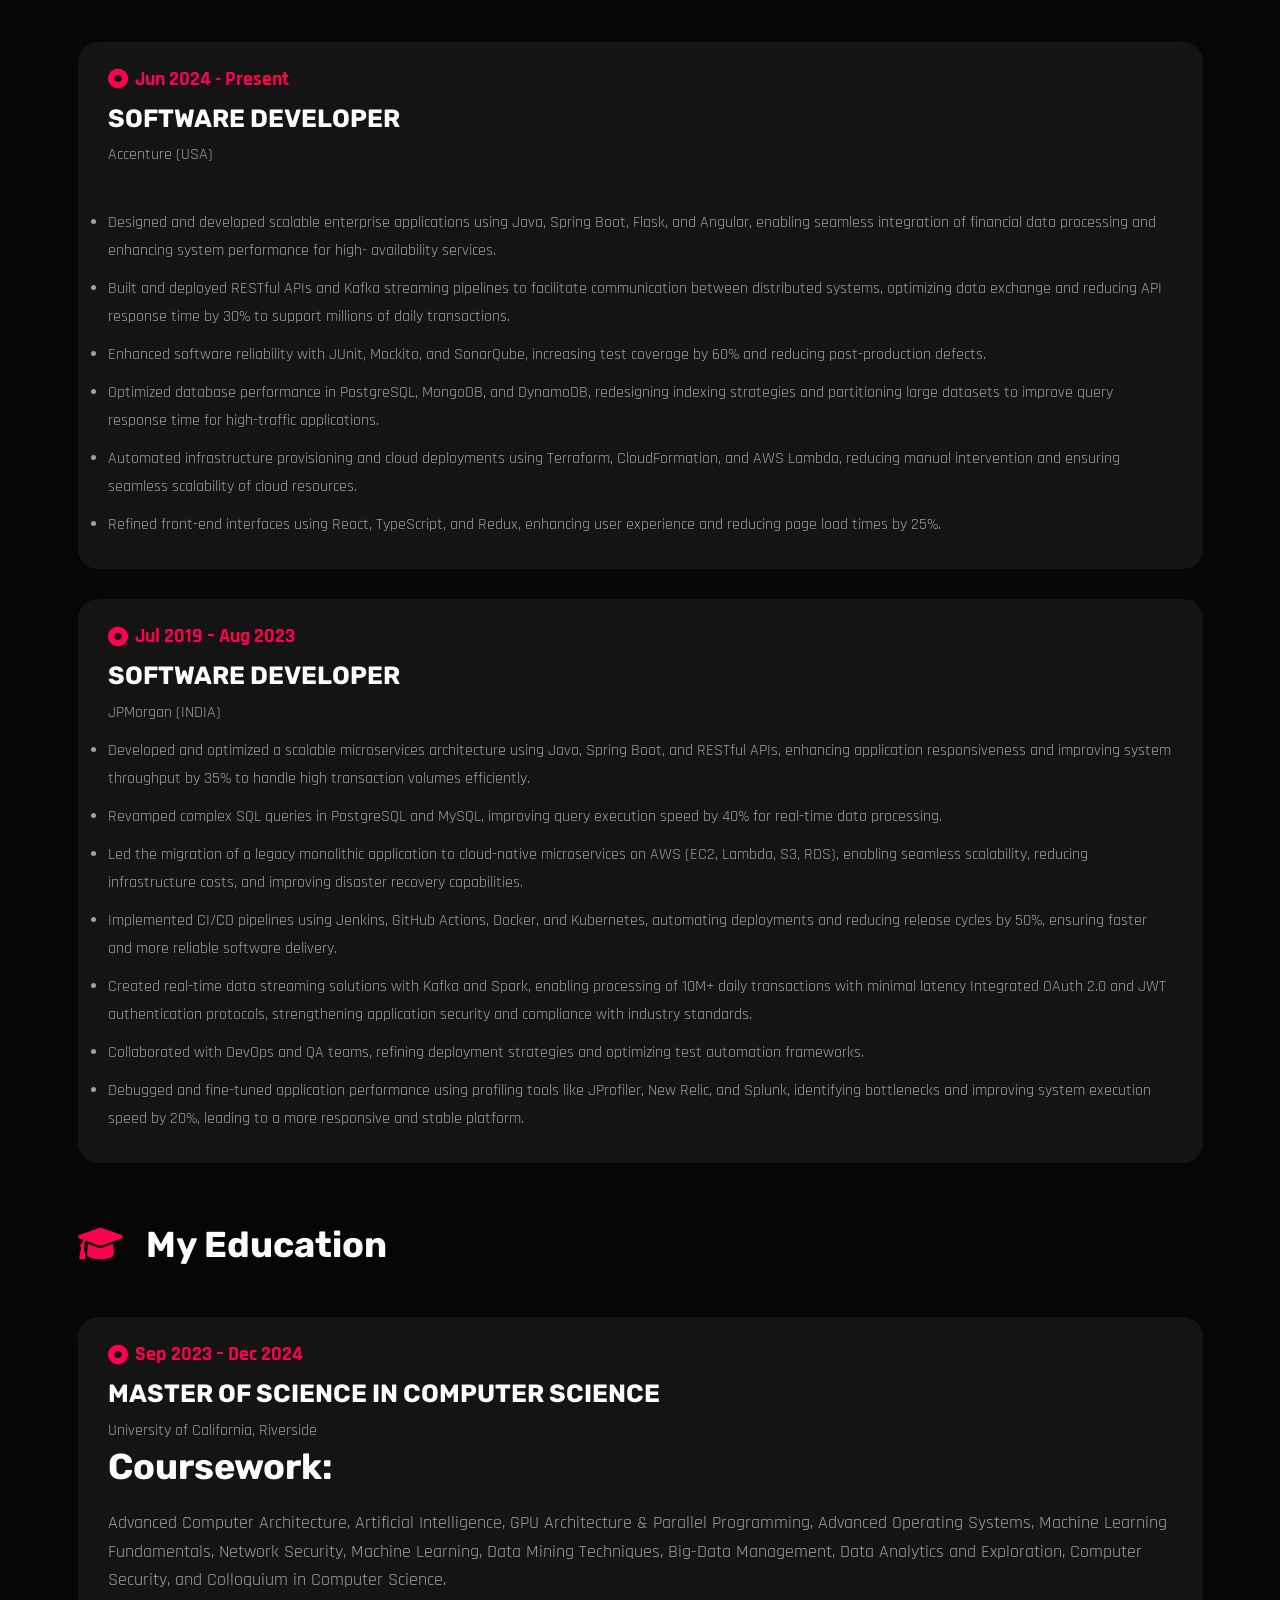
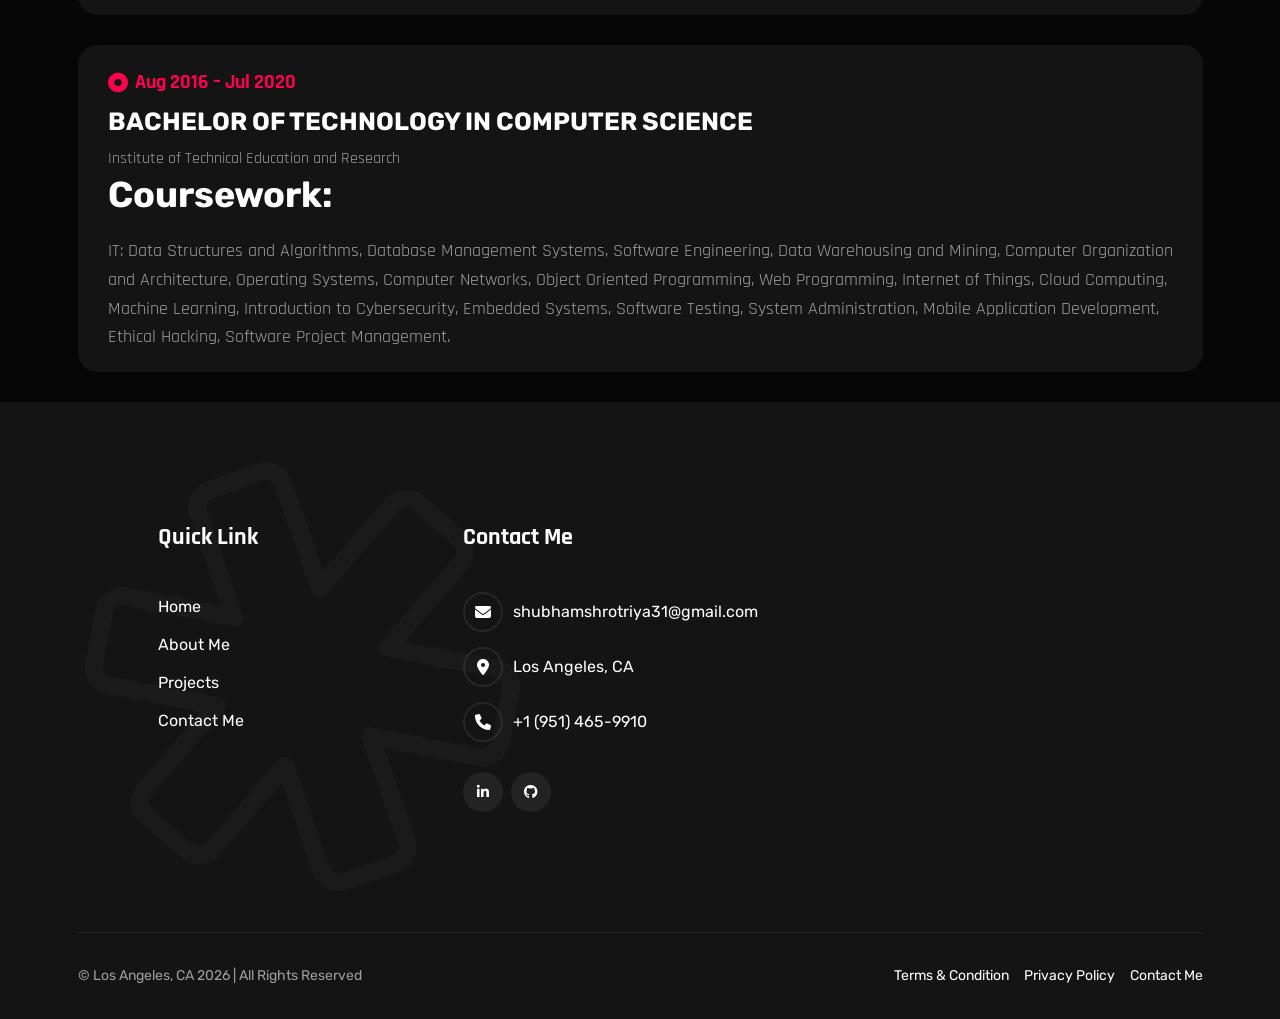
==== commit 45ff4d7a: "Update experience count from 7 to 6" ====
--- a/index.html
+++ b/index.html
@@ -394,7 +394,7 @@
                 <div class="col-lg-6">
                     <div class="about-us-left-content-wrap bg-vactor-one">
                         <div class="years-of-experience-card tmp-scroll-trigger tmp-fade-in animation-order-1">
-                            <h2 class="counter card-title"><span class="odometer" data-count="7">0</span>
+                            <h2 class="counter card-title"><span class="odometer" data-count="6">0</span>
                             </h2>
                             <p class="card-para">years of experience</p>
                         </div>
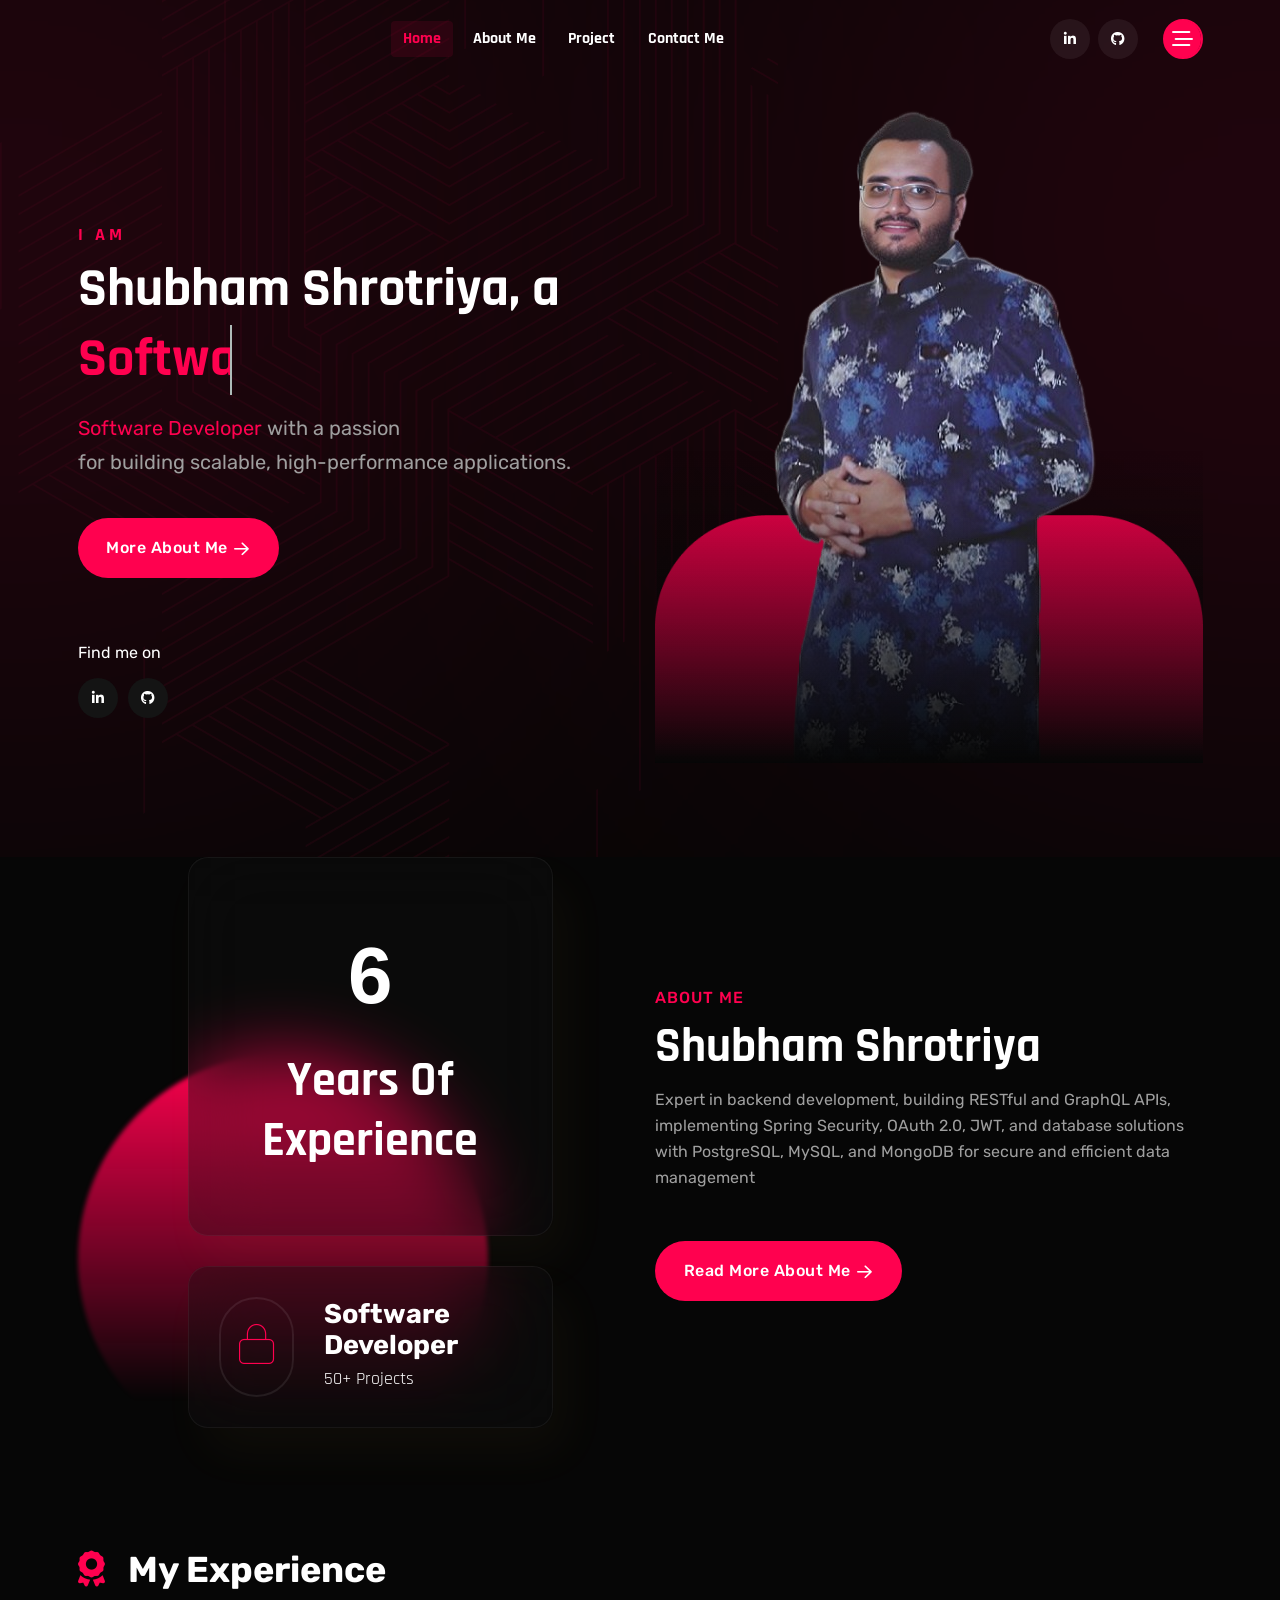
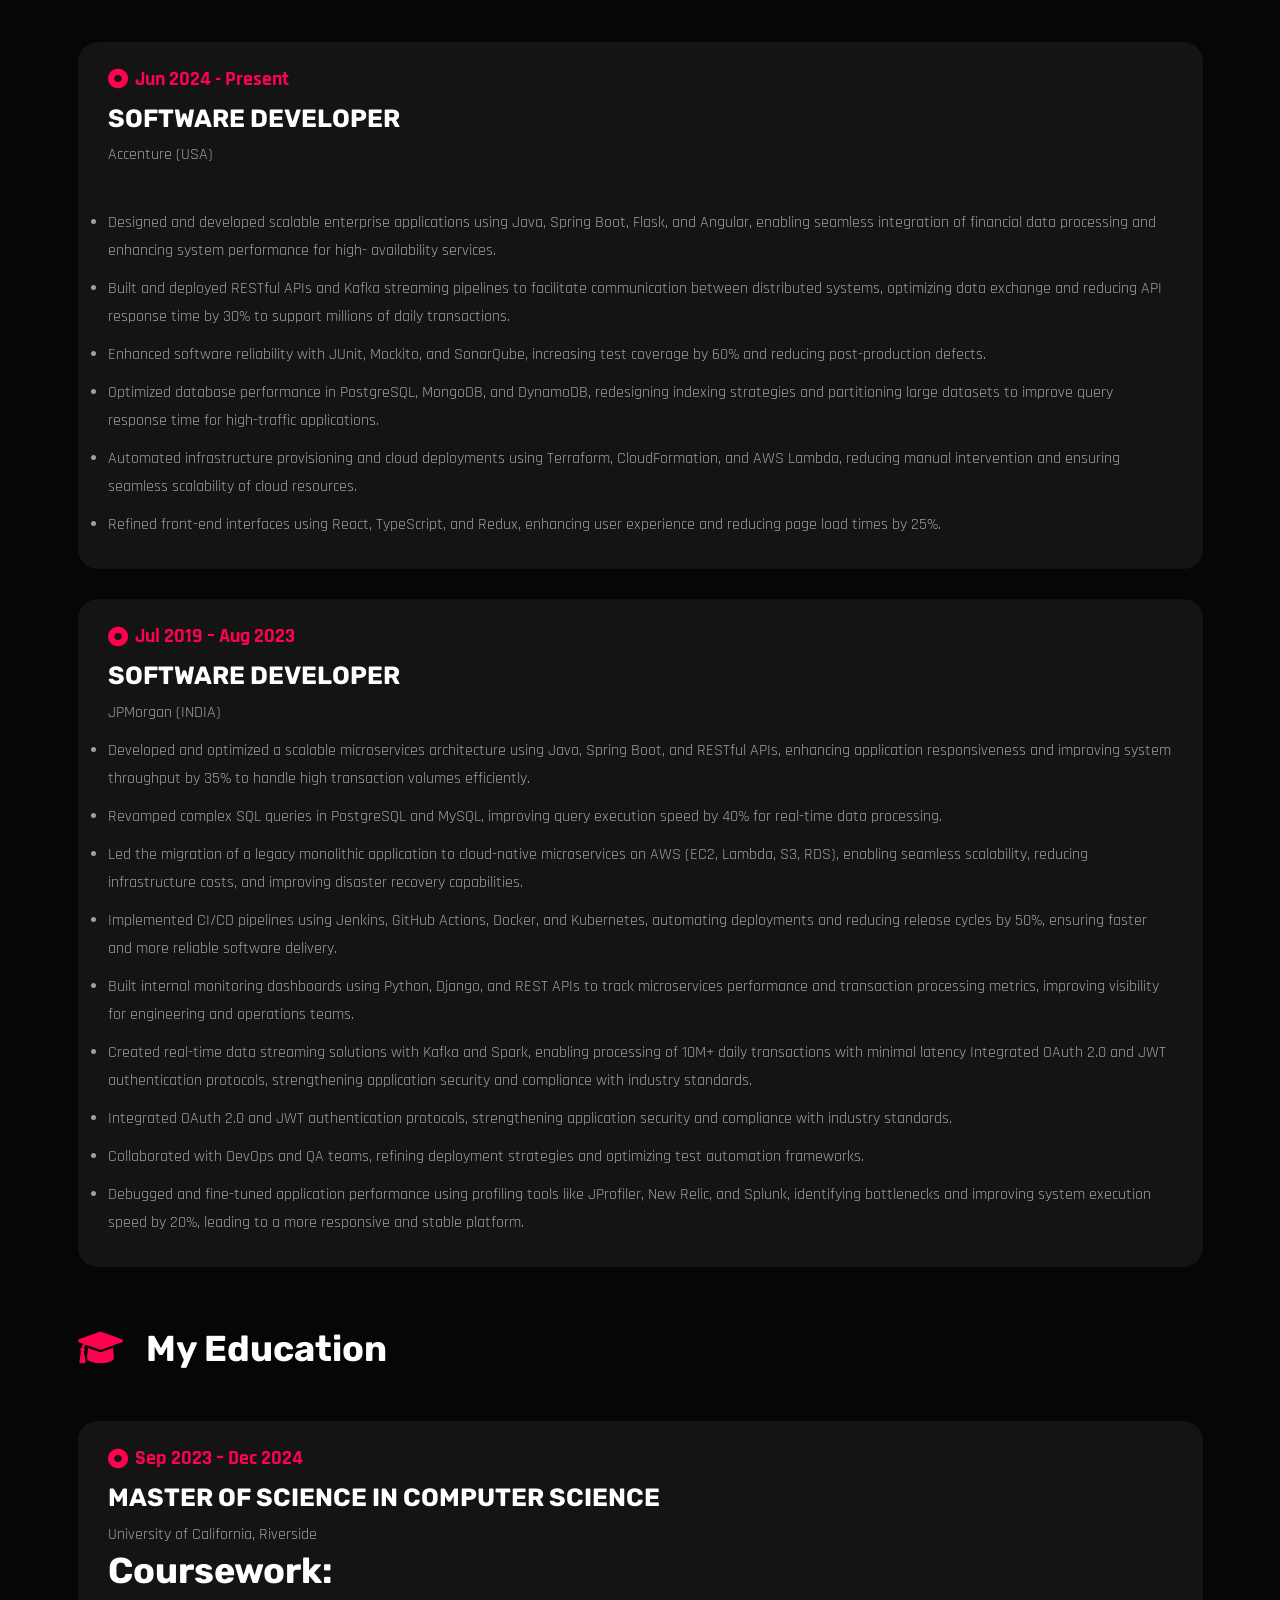
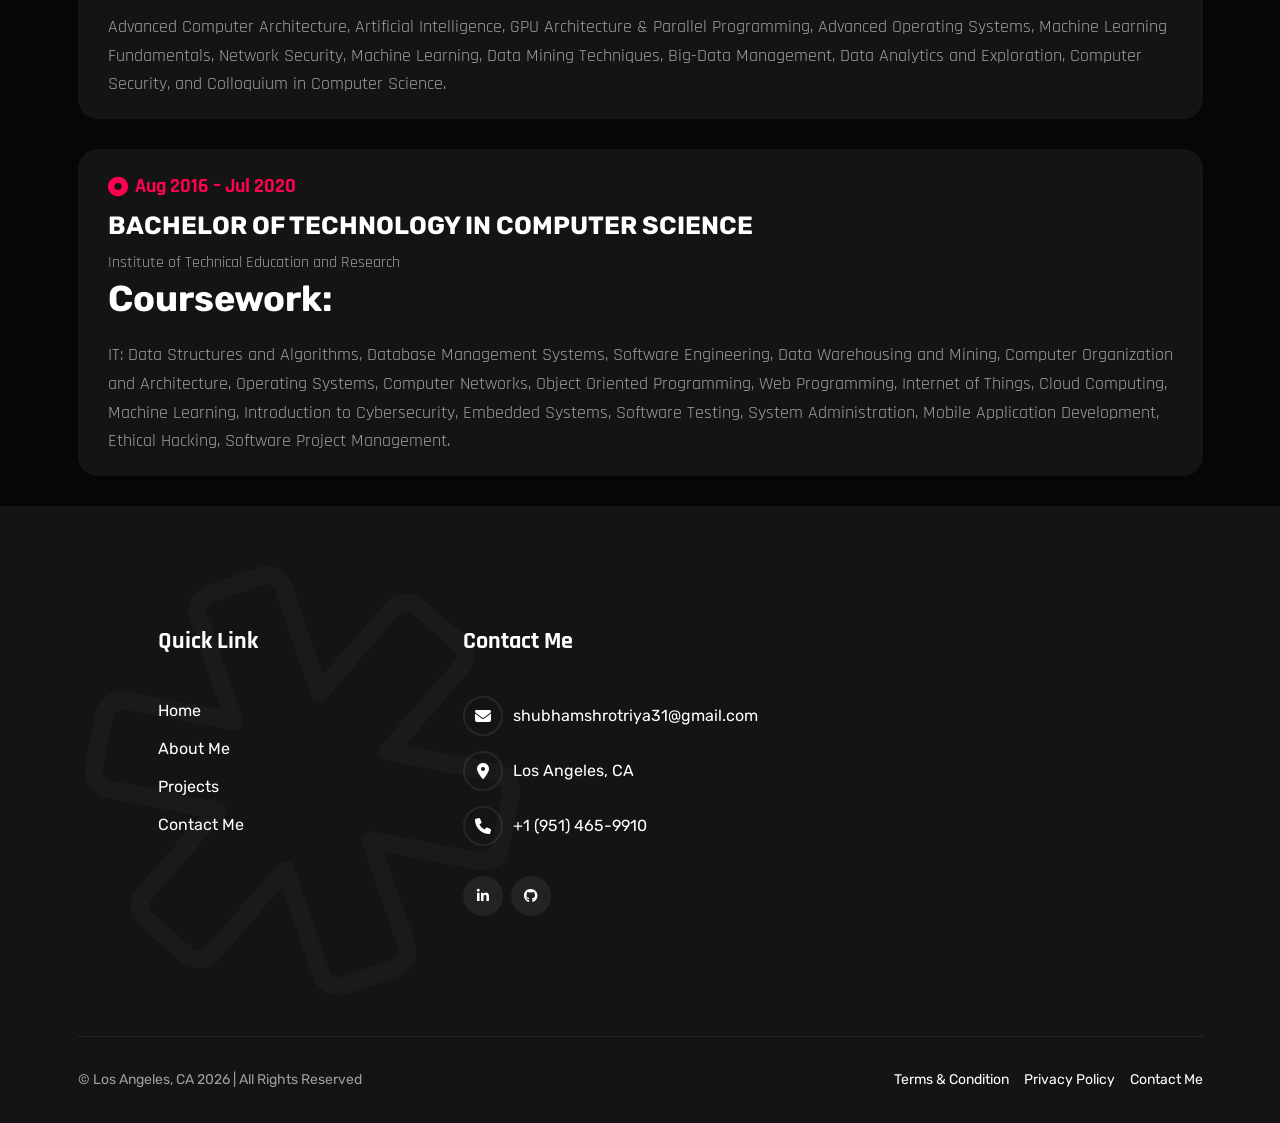
==== commit 37c06858: "Enhance project description with new features Added details about real-time data streaming solutions" ====
--- a/index.html
+++ b/index.html
@@ -540,11 +540,19 @@
                                 <li>Implemented CI/CD pipelines using Jenkins, GitHub Actions, Docker,
                                     and Kubernetes, automating deployments and reducing release cycles
                                     by 50%, ensuring faster and more reliable software delivery.</li>
+                                
+                                <li>Built internal monitoring dashboards using Python, Django, and REST
+                                    APIs to track microservices performance and transaction
+                                    processing metrics, improving visibility for engineering and
+                                    operations teams.</li>
 
                                 <li> Created real-time data streaming solutions with Kafka and Spark,
                                     enabling processing of 10M+ daily transactions with minimal latency
                                     Integrated OAuth 2.0 and JWT authentication protocols, strengthening
                                     application security and compliance with industry standards. </li>
+
+                                <li>Integrated OAuth 2.0 and JWT authentication protocols, strengthening
+                                    application security and compliance with industry standards.</li>
 
                                 <li>Collaborated with DevOps and QA teams, refining deployment
                                     strategies and optimizing test automation frameworks. </li>
